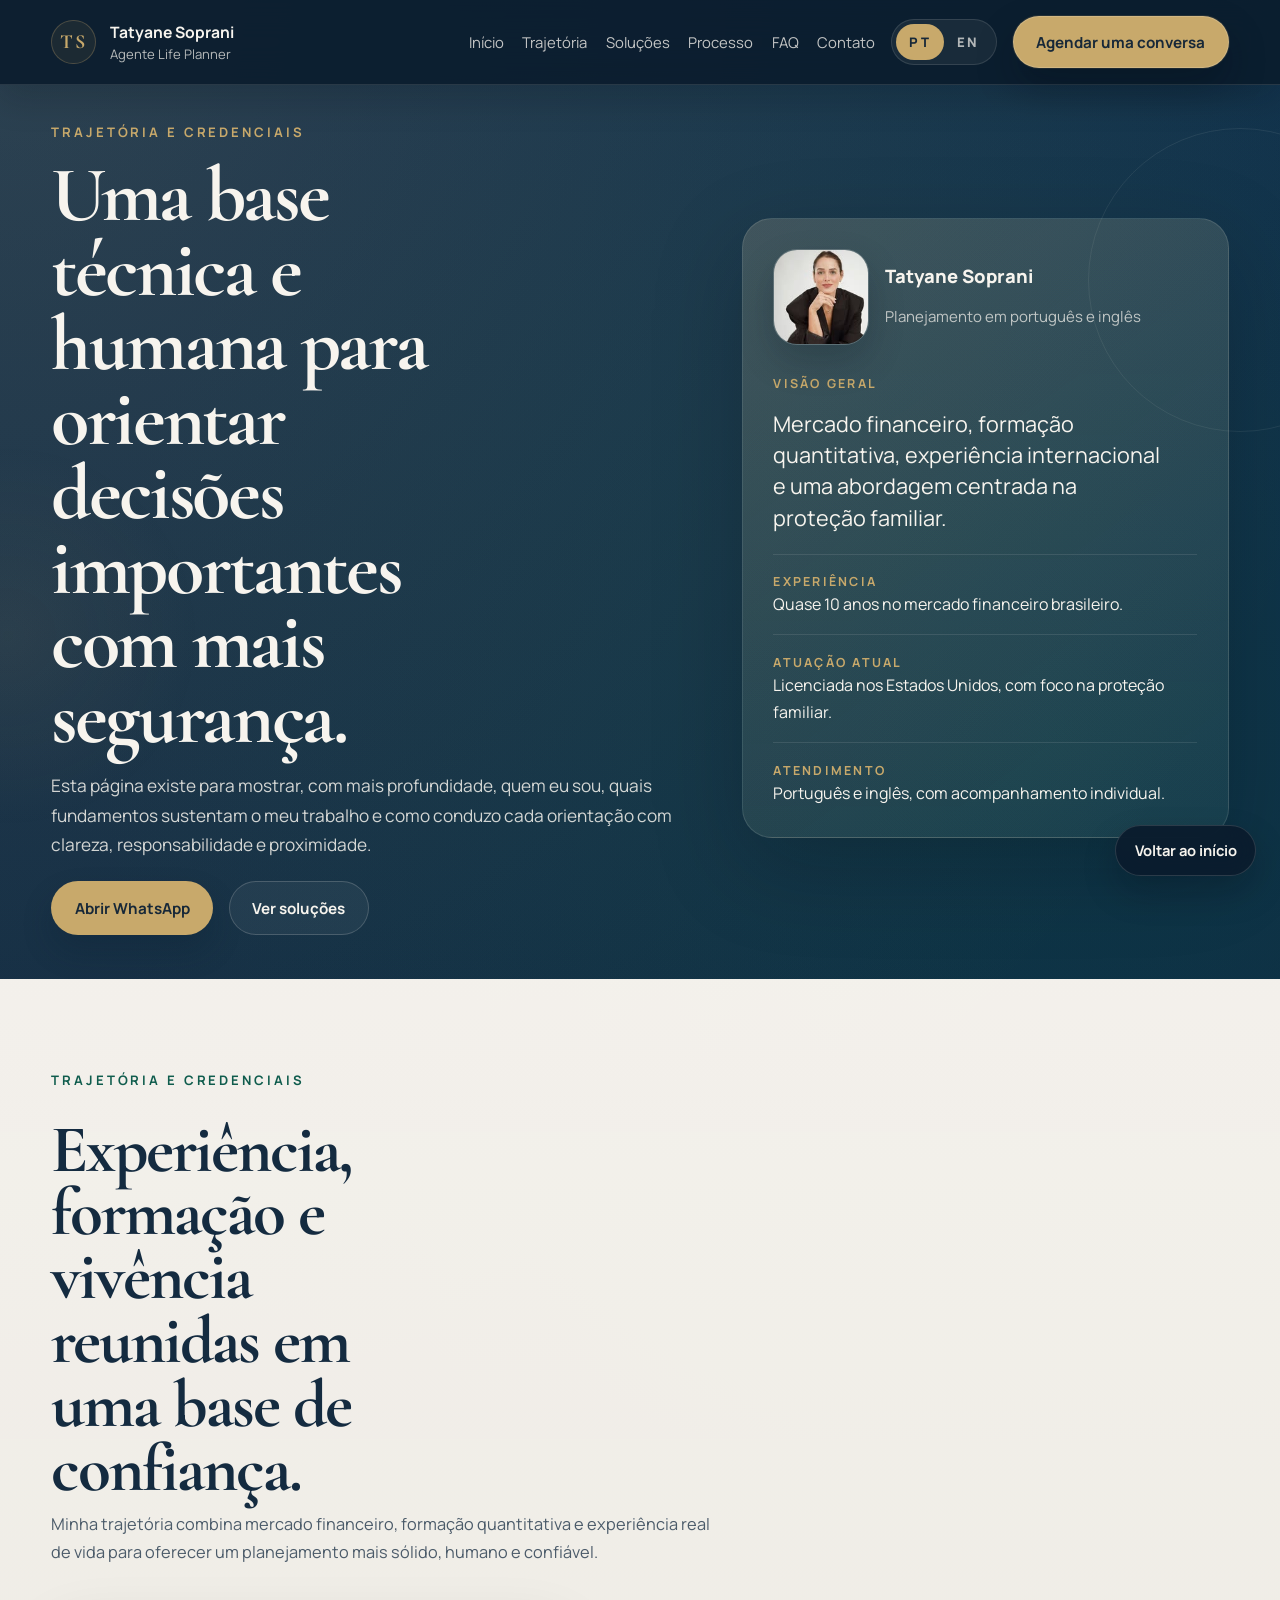
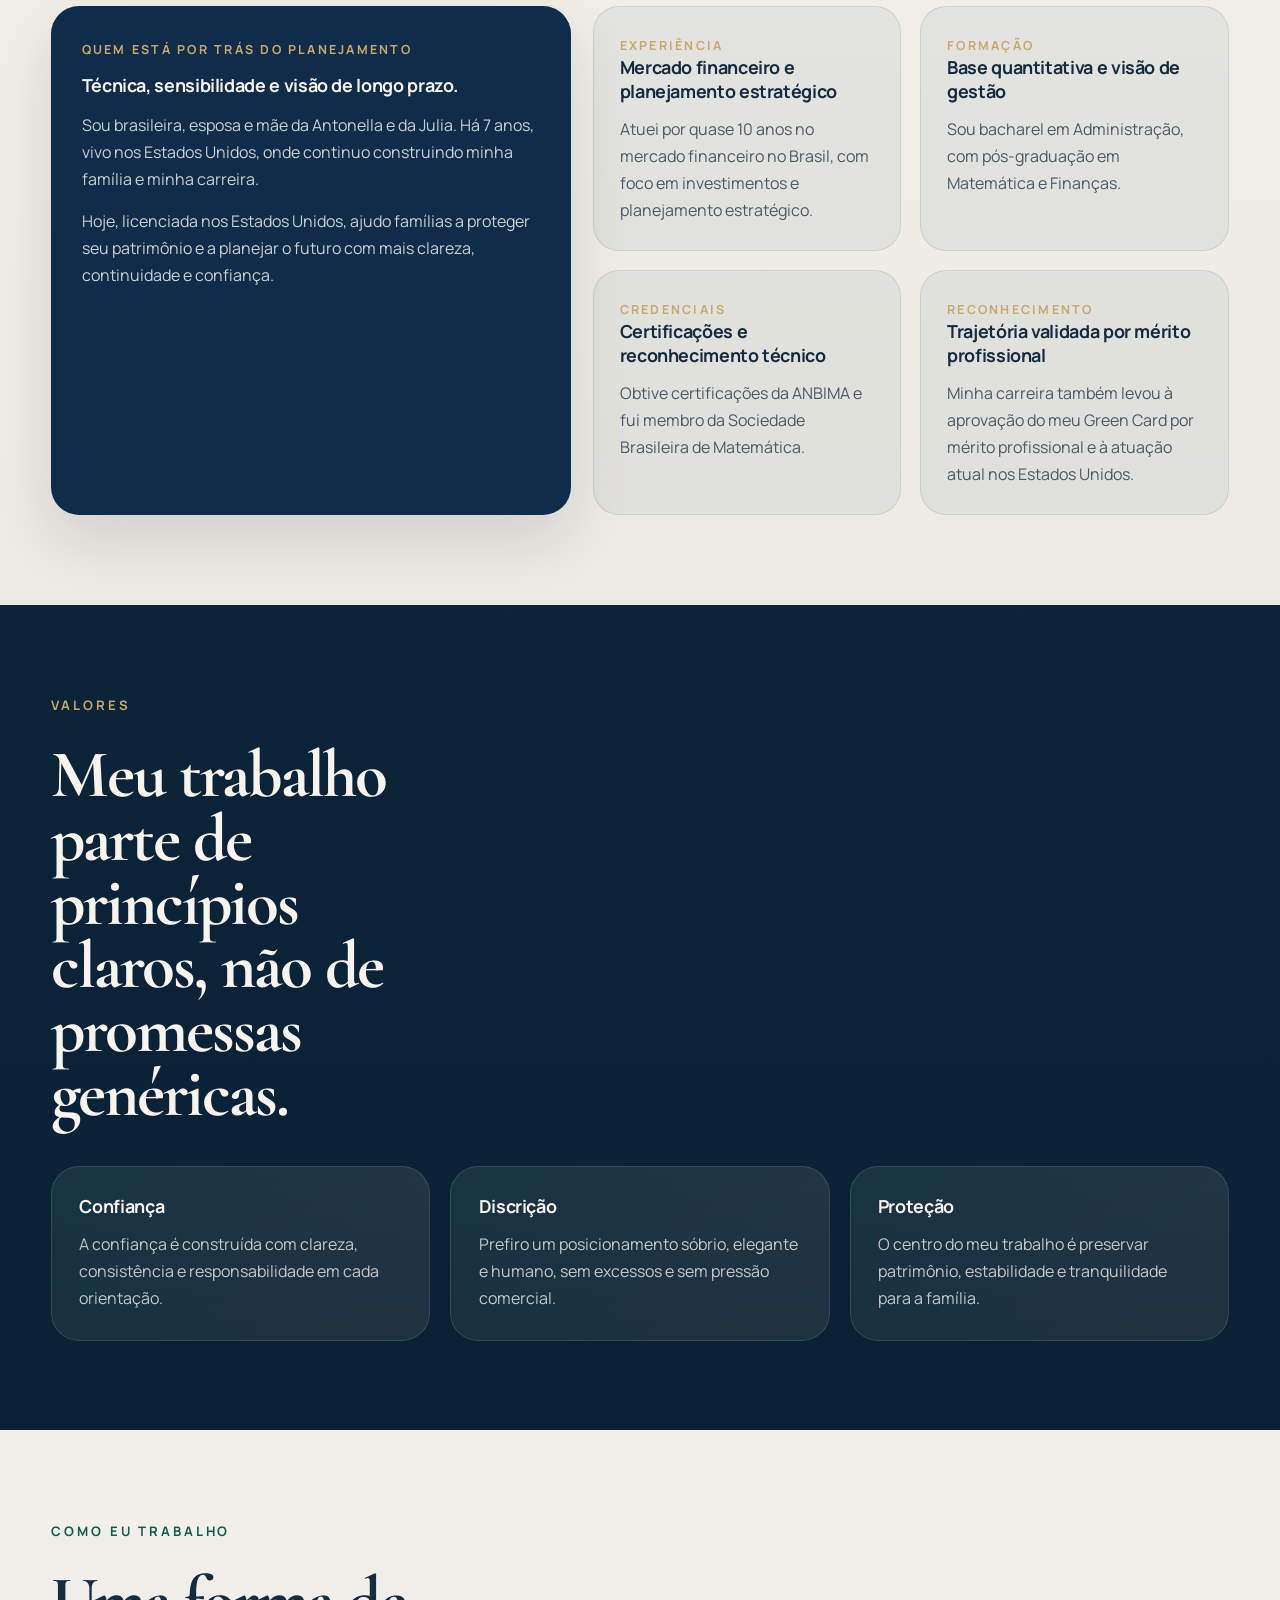
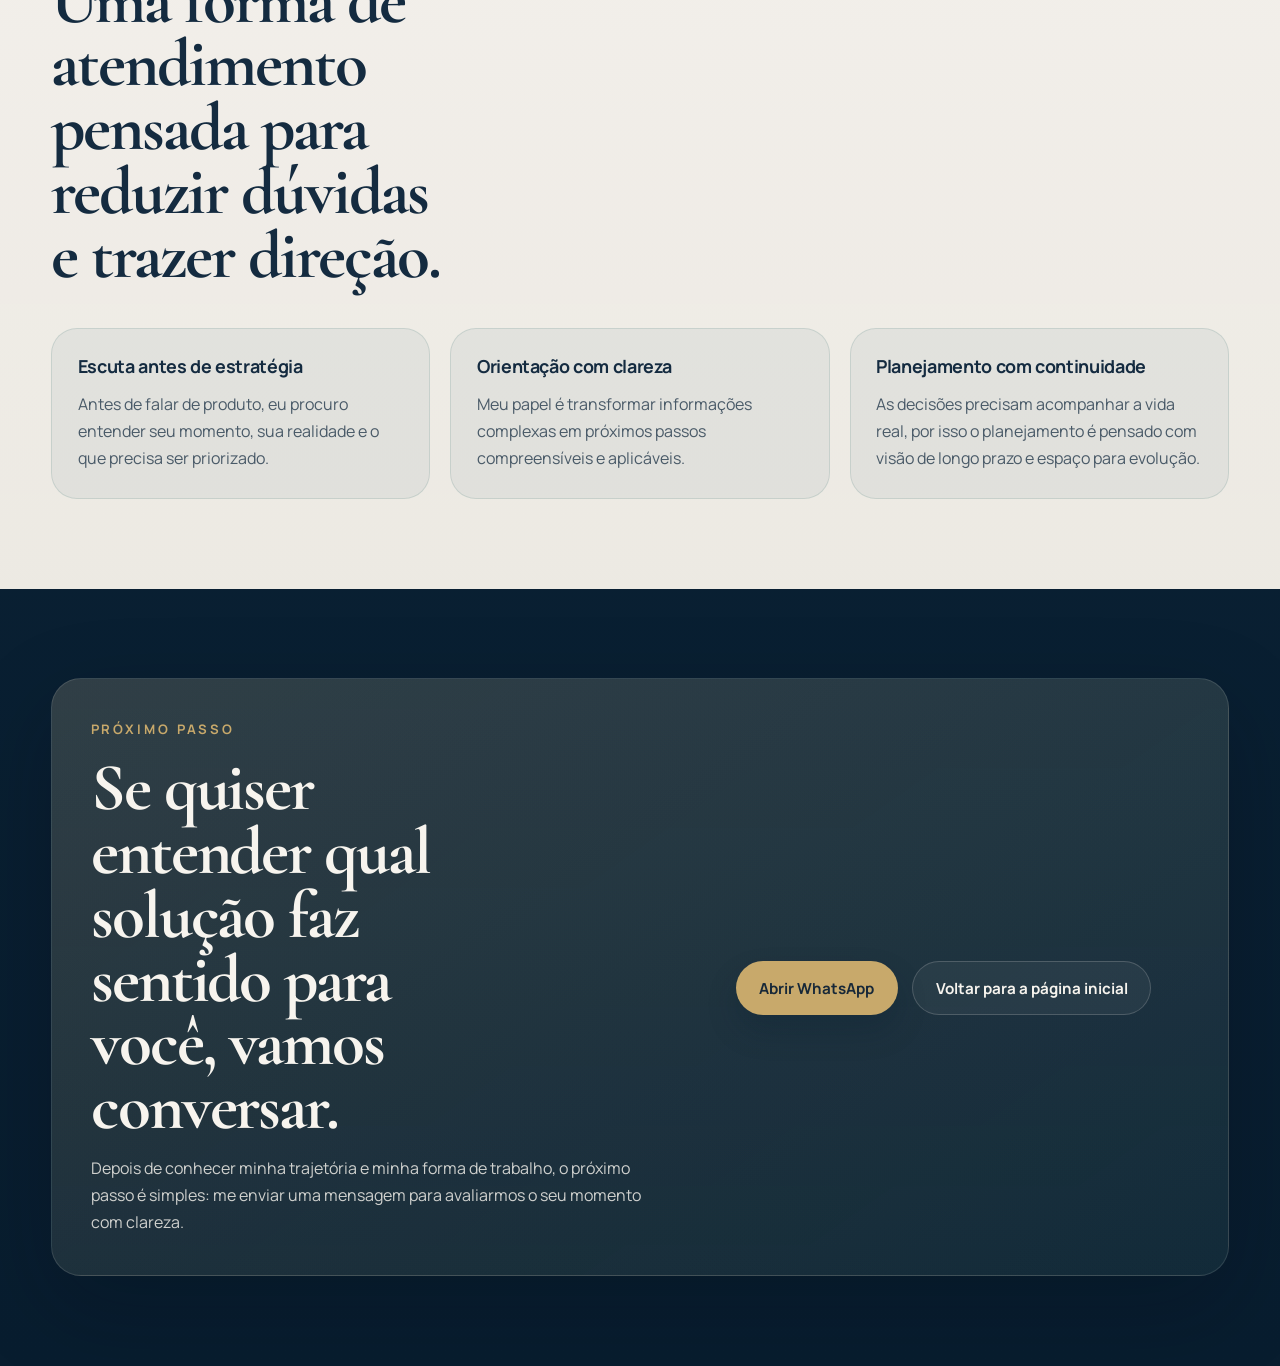
==== trajetoria.html @ ba7d8066 "first_commit" ====
<!DOCTYPE html>
<html lang="pt-BR">
  <head>
    <meta charset="UTF-8" />
    <meta name="viewport" content="width=device-width, initial-scale=1.0" />
    <title data-i18n="about.meta.title">Tatyane Soprani | Trajetória e Credenciais</title>
    <meta
      name="description"
      content="Conheça a trajetória, as credenciais, os valores e a forma de trabalho de Tatyane Soprani."
      data-i18n="about.meta.description"
      data-i18n-attr="content"
    />
    <link rel="preconnect" href="https://fonts.googleapis.com" />
    <link rel="preconnect" href="https://fonts.gstatic.com" crossorigin />
    <link
      href="https://fonts.googleapis.com/css2?family=Cormorant+Garamond:wght@500;600;700&family=Manrope:wght@400;500;600;700;800&display=swap"
      rel="stylesheet"
    />
    <link rel="stylesheet" href="styles.css" />
  </head>
  <body data-language="pt">
    <a
      class="floating-back-button"
      href="index.html"
      data-i18n="about.floatingBack"
      aria-label="Voltar para a página inicial"
      data-i18n-attr="aria-label"
      >Voltar ao início</a
    >
    <div class="page-shell">
      <header class="site-header">
        <a
          class="brand"
          href="index.html"
          aria-label="Voltar ao topo"
          data-i18n="brand.homeAria"
          data-i18n-attr="aria-label"
        >
          <span class="brand-mark">TS</span>
          <span class="brand-copy">
            <strong>Tatyane Soprani</strong>
            <span data-i18n="brand.role">Agente Life Planner</span>
          </span>
        </a>

        <div class="site-controls">
          <nav
            class="site-nav"
            aria-label="Navegação principal"
            data-i18n="nav.aria"
            data-i18n-attr="aria-label"
          >
            <a href="index.html" data-i18n="nav.home">Início</a>
            <a href="trajetoria.html" data-i18n="nav.story">Trajetória</a>
            <a href="index.html#solucoes" data-i18n="nav.solutions">Soluções</a>
            <a href="index.html#processo" data-i18n="nav.process">Processo</a>
            <a href="index.html#faq" data-i18n="nav.faq">FAQ</a>
            <a href="index.html#contato" data-i18n="nav.contact">Contato</a>
          </nav>

          <div class="site-actions">
            <div
              class="language-switcher"
              aria-label="Alternar idioma"
              data-i18n="lang.switchAria"
              data-i18n-attr="aria-label"
            >
              <button
                class="lang-button is-active"
                type="button"
                data-language="pt"
                aria-pressed="true"
              >
                PT
              </button>
              <button
                class="lang-button"
                type="button"
                data-language="en"
                aria-pressed="false"
              >
                EN
              </button>
            </div>

            <a
              class="button button-primary header-cta"
              href="https://api.whatsapp.com/send?phone=14072536557"
              target="_blank"
              rel="noreferrer"
              data-i18n="header.cta"
              >Agendar uma conversa</a
            >
          </div>
        </div>
      </header>

      <main>
        <section class="detail-hero section" data-reveal>
          <div>
            <p class="eyebrow" data-i18n="about.hero.eyebrow">Trajetória e credenciais</p>
            <h1 data-i18n="about.hero.title">
              Uma base técnica e humana para orientar decisões importantes com
              mais segurança.
            </h1>
            <p class="lead" data-i18n="about.hero.lead">
              Esta página existe para mostrar, com mais profundidade, quem eu
              sou, quais fundamentos sustentam o meu trabalho e como conduzo
              cada orientação com clareza, responsabilidade e proximidade.
            </p>

            <div class="hero-actions">
              <a
                class="button button-primary"
                href="https://api.whatsapp.com/send?phone=14072536557"
                target="_blank"
                rel="noreferrer"
                data-i18n="about.hero.ctaPrimary"
                >Abrir WhatsApp</a
              >
              <a class="button button-secondary" href="index.html#solucoes" data-i18n="about.hero.ctaSecondary"
                >Ver soluções</a
              >
            </div>
          </div>

          <aside class="detail-card panel">
            <div class="profile-header">
              <img
                class="profile-photo"
                src="assets/tatyane-soprani-portrait.jpg"
                alt="Retrato de Tatyane Soprani"
                data-i18n="hero.profileAlt"
                data-i18n-attr="alt"
              />
              <div class="profile-identity">
                <p class="profile-name">Tatyane Soprani</p>
                <p class="profile-role" data-i18n="hero.profileRole">
                  Planejamento em português e inglês
                </p>
              </div>
            </div>

            <p class="panel-label" data-i18n="about.hero.cardLabel">Visão geral</p>
            <p class="statement" data-i18n="about.hero.cardBody">
              Mercado financeiro, formação quantitativa, experiência
              internacional e uma abordagem centrada na proteção familiar.
            </p>

            <div class="detail-quickfacts">
              <div>
                <span class="meta-label" data-i18n="about.hero.fact1Label">Experiência</span>
                <p data-i18n="about.hero.fact1Value">
                  Quase 10 anos no mercado financeiro brasileiro.
                </p>
              </div>
              <div>
                <span class="meta-label" data-i18n="about.hero.fact2Label">Atuação atual</span>
                <p data-i18n="about.hero.fact2Value">
                  Licenciada nos Estados Unidos, com foco na proteção familiar.
                </p>
              </div>
              <div>
                <span class="meta-label" data-i18n="about.hero.fact3Label">Atendimento</span>
                <p data-i18n="about.hero.fact3Value">
                  Português e inglês, com acompanhamento individual.
                </p>
              </div>
            </div>
          </aside>
        </section>

        <section class="background section section-light" data-reveal>
          <div class="section-heading">
            <p class="eyebrow eyebrow-dark" data-i18n="background.eyebrow">
              Trajetória e credenciais
            </p>
            <h2 data-i18n="background.title">
              Experiência, formação e vivência reunidas em uma base de confiança.
            </h2>
            <p class="section-intro" data-i18n="background.lead">
              Minha trajetória combina mercado financeiro, formação quantitativa
              e experiência real de vida para oferecer um planejamento mais
              sólido, humano e confiável.
            </p>
          </div>

          <div class="background-layout">
            <article class="background-feature">
              <span class="proof-kicker" data-i18n="background.featureKicker"
                >Quem está por trás do planejamento</span
              >
              <h3 data-i18n="background.featureTitle">
                Técnica, sensibilidade e visão de longo prazo.
              </h3>
              <p data-i18n="background.featureBody1">
                Sou brasileira, esposa e mãe da Antonella e da Julia. Há 7
                anos, vivo nos Estados Unidos, onde continuo construindo minha
                família e minha carreira.
              </p>
              <p data-i18n="background.featureBody2">
                Hoje, licenciada nos Estados Unidos, ajudo famílias a proteger
                seu patrimônio e a planejar o futuro com mais clareza,
                continuidade e confiança.
              </p>
            </article>

            <div class="background-grid">
              <article class="background-card">
                <span class="proof-kicker" data-i18n="background.card1Kicker"
                  >Experiência</span
                >
                <h3 data-i18n="background.card1Title">
                  Mercado financeiro e planejamento estratégico
                </h3>
                <p data-i18n="background.card1Body">
                  Atuei por quase 10 anos no mercado financeiro no Brasil, com
                  foco em investimentos e planejamento estratégico.
                </p>
              </article>

              <article class="background-card">
                <span class="proof-kicker" data-i18n="background.card2Kicker"
                  >Formação</span
                >
                <h3 data-i18n="background.card2Title">
                  Base quantitativa e visão de gestão
                </h3>
                <p data-i18n="background.card2Body">
                  Sou bacharel em Administração, com pós-graduação em Matemática
                  e Finanças.
                </p>
              </article>

              <article class="background-card">
                <span class="proof-kicker" data-i18n="background.card3Kicker"
                  >Credenciais</span
                >
                <h3 data-i18n="background.card3Title">
                  Certificações e reconhecimento técnico
                </h3>
                <p data-i18n="background.card3Body">
                  Obtive certificações da ANBIMA e fui membro da Sociedade
                  Brasileira de Matemática.
                </p>
              </article>

              <article class="background-card">
                <span class="proof-kicker" data-i18n="background.card4Kicker"
                  >Reconhecimento</span
                >
                <h3 data-i18n="background.card4Title">
                  Trajetória validada por mérito profissional
                </h3>
                <p data-i18n="background.card4Body">
                  Minha carreira também levou à aprovação do meu Green Card por
                  mérito profissional e à atuação atual nos Estados Unidos.
                </p>
              </article>
            </div>
          </div>
        </section>

        <section class="section" data-reveal>
          <div class="section-heading">
            <p class="eyebrow" data-i18n="about.values.eyebrow">Valores</p>
            <h2 data-i18n="about.values.title">
              Meu trabalho parte de princípios claros, não de promessas genéricas.
            </h2>
          </div>

          <div class="values-grid">
            <article class="value-detail-card">
              <h3 data-i18n="about.values.card1Title">Confiança</h3>
              <p data-i18n="about.values.card1Body">
                A confiança é construída com clareza, consistência e
                responsabilidade em cada orientação.
              </p>
            </article>

            <article class="value-detail-card">
              <h3 data-i18n="about.values.card2Title">Discrição</h3>
              <p data-i18n="about.values.card2Body">
                Prefiro um posicionamento sóbrio, elegante e humano, sem
                excessos e sem pressão comercial.
              </p>
            </article>

            <article class="value-detail-card">
              <h3 data-i18n="about.values.card3Title">Proteção</h3>
              <p data-i18n="about.values.card3Body">
                O centro do meu trabalho é preservar patrimônio, estabilidade e
                tranquilidade para a família.
              </p>
            </article>
          </div>
        </section>

        <section class="section section-light" data-reveal>
          <div class="section-heading">
            <p class="eyebrow eyebrow-dark" data-i18n="about.work.eyebrow">
              Como eu trabalho
            </p>
            <h2 data-i18n="about.work.title">
              Uma forma de atendimento pensada para reduzir dúvidas e trazer direção.
            </h2>
          </div>

          <div class="work-grid">
            <article class="work-card">
              <h3 data-i18n="about.work.card1Title">Escuta antes de estratégia</h3>
              <p data-i18n="about.work.card1Body">
                Antes de falar de produto, eu procuro entender seu momento, sua
                realidade e o que precisa ser priorizado.
              </p>
            </article>

            <article class="work-card">
              <h3 data-i18n="about.work.card2Title">Orientação com clareza</h3>
              <p data-i18n="about.work.card2Body">
                Meu papel é transformar informações complexas em próximos passos
                compreensíveis e aplicáveis.
              </p>
            </article>

            <article class="work-card">
              <h3 data-i18n="about.work.card3Title">Planejamento com continuidade</h3>
              <p data-i18n="about.work.card3Body">
                As decisões precisam acompanhar a vida real, por isso o
                planejamento é pensado com visão de longo prazo e espaço para
                evolução.
              </p>
            </article>
          </div>
        </section>

        <section class="contact section" data-reveal>
          <div class="contact-panel panel">
            <div>
              <p class="eyebrow" data-i18n="about.cta.eyebrow">Próximo passo</p>
              <h2 data-i18n="about.cta.title">
                Se quiser entender qual solução faz sentido para você, vamos conversar.
              </h2>
              <p class="contact-body" data-i18n="about.cta.body">
                Depois de conhecer minha trajetória e minha forma de trabalho, o
                próximo passo é simples: me enviar uma mensagem para avaliarmos
                o seu momento com clareza.
              </p>
            </div>

            <div class="contact-actions">
              <a
                class="button button-primary"
                href="https://api.whatsapp.com/send?phone=14072536557"
                target="_blank"
                rel="noreferrer"
                data-i18n="about.cta.primary"
                >Abrir WhatsApp</a
              >
              <a
                class="button button-secondary"
                href="index.html"
                data-i18n="about.cta.secondary"
                >Voltar para a página inicial</a
              >
            </div>
          </div>
        </section>
      </main>
    </div>

    <script src="script.js"></script>
  </body>
</html>
---- styles.css ----
:root {
  --navy: #0f2d4a;
  --navy-deep: #091e31;
  --emerald: #0f5c4d;
  --champagne: #c8a96b;
  --ivory: #f7f4ee;
  --ink: #142b40;
  --line: rgba(200, 169, 107, 0.28);
  --mist: rgba(247, 244, 238, 0.08);
  --shadow: 0 30px 90px rgba(4, 11, 18, 0.22);
}

*,
*::before,
*::after {
  box-sizing: border-box;
}

html {
  scroll-behavior: smooth;
}

body {
  margin: 0;
  min-height: 100vh;
  font-family: "Manrope", sans-serif;
  color: var(--ivory);
  background:
    radial-gradient(circle at top left, rgba(200, 169, 107, 0.16), transparent 30%),
    radial-gradient(circle at 82% 16%, rgba(15, 92, 77, 0.24), transparent 24%),
    linear-gradient(180deg, #102f4d 0%, #0b2438 48%, #081d2f 100%);
}

a {
  color: inherit;
  text-decoration: none;
}

img {
  display: block;
  max-width: 100%;
}

button {
  font: inherit;
}

.floating-back-button {
  position: fixed;
  right: clamp(1rem, 2vw, 1.5rem);
  bottom: clamp(1rem, 2vw, 1.5rem);
  z-index: 45;
  display: inline-flex;
  align-items: center;
  justify-content: center;
  min-height: 3.2rem;
  padding: 0.85rem 1.15rem;
  border-radius: 999px;
  background: rgba(10, 28, 45, 0.92);
  border: 1px solid rgba(247, 244, 238, 0.14);
  box-shadow: 0 16px 34px rgba(4, 11, 18, 0.22);
  color: var(--ivory);
  font-size: 0.92rem;
  font-weight: 700;
  backdrop-filter: blur(14px);
  transition:
    transform 180ms ease,
    background-color 180ms ease,
    border-color 180ms ease;
}

.floating-back-button:hover,
.floating-back-button:focus-visible {
  transform: translateY(-2px);
  border-color: rgba(200, 169, 107, 0.42);
  background: rgba(10, 28, 45, 0.97);
}

.floating-top-button {
  position: fixed;
  right: clamp(1rem, 2vw, 1.5rem);
  bottom: clamp(1rem, 2vw, 1.5rem);
  z-index: 45;
  display: inline-flex;
  align-items: center;
  justify-content: center;
  min-height: 3.2rem;
  padding: 0.85rem 1.15rem;
  border-radius: 999px;
  background: rgba(200, 169, 107, 0.94);
  border: 1px solid rgba(15, 45, 74, 0.12);
  box-shadow: 0 16px 34px rgba(4, 11, 18, 0.22);
  color: #172838;
  font-size: 0.92rem;
  font-weight: 700;
  backdrop-filter: blur(14px);
  opacity: 0;
  visibility: hidden;
  pointer-events: none;
  transform: translateY(12px);
  transition:
    opacity 180ms ease,
    visibility 0ms linear 180ms,
    transform 180ms ease,
    background-color 180ms ease,
    border-color 180ms ease;
}

.floating-top-button.is-visible {
  opacity: 1;
  visibility: visible;
  pointer-events: auto;
  transform: translateY(0);
  transition:
    opacity 180ms ease,
    transform 180ms ease,
    background-color 180ms ease,
    border-color 180ms ease;
}

.floating-top-button:hover,
.floating-top-button:focus-visible {
  transform: translateY(-2px);
  border-color: rgba(15, 45, 74, 0.26);
  background: rgba(200, 169, 107, 1);
}

.page-shell {
  position: relative;
  overflow: clip;
}

.page-shell::before,
.page-shell::after {
  content: "";
  position: fixed;
  pointer-events: none;
  z-index: 0;
}

.page-shell::before {
  top: 8rem;
  right: -7rem;
  width: 19rem;
  height: 19rem;
  border-radius: 999px;
  border: 1px solid rgba(247, 244, 238, 0.08);
}

.page-shell::after {
  left: -12rem;
  bottom: 4rem;
  width: 25rem;
  height: 25rem;
  border-radius: 50%;
  background: radial-gradient(circle, rgba(200, 169, 107, 0.07), transparent 68%);
}

.site-header {
  position: sticky;
  top: 0;
  z-index: 40;
  display: flex;
  align-items: center;
  justify-content: space-between;
  gap: 1.5rem;
  padding: 1rem clamp(1.25rem, 4vw, 3.5rem);
  backdrop-filter: blur(18px);
  background: rgba(10, 28, 45, 0.9);
  border-bottom: 1px solid rgba(247, 244, 238, 0.12);
  box-shadow: 0 14px 34px rgba(4, 11, 18, 0.18);
  isolation: isolate;
}

main {
  position: relative;
  z-index: 1;
}

.brand {
  display: inline-flex;
  align-items: center;
  gap: 0.85rem;
}

.brand-mark {
  display: grid;
  place-items: center;
  width: 2.8rem;
  height: 2.8rem;
  border-radius: 999px;
  border: 1px solid var(--line);
  background: rgba(200, 169, 107, 0.08);
  color: var(--champagne);
  font-family: "Cormorant Garamond", serif;
  font-size: 1.25rem;
  font-weight: 700;
  letter-spacing: 0.08em;
}

.brand-copy {
  display: grid;
  gap: 0.1rem;
}

.brand-copy strong {
  font-size: 0.98rem;
  font-weight: 700;
}

.brand-copy span {
  color: rgba(247, 244, 238, 0.72);
  font-size: 0.82rem;
}

.site-controls,
.site-actions {
  display: inline-flex;
  align-items: center;
  gap: 1rem;
}

.site-nav {
  display: inline-flex;
  align-items: center;
  gap: 1.15rem;
  color: rgba(247, 244, 238, 0.78);
  font-size: 0.93rem;
}

.site-nav a {
  transition: color 180ms ease;
}

.site-nav a:hover,
.site-nav a:focus-visible {
  color: var(--champagne);
}

.language-switcher {
  display: inline-flex;
  align-items: center;
  padding: 0.25rem;
  border: 1px solid rgba(247, 244, 238, 0.12);
  border-radius: 999px;
  background: rgba(247, 244, 238, 0.06);
}

.lang-button {
  min-width: 3rem;
  padding: 0.58rem 0.78rem;
  border: 0;
  border-radius: 999px;
  background: transparent;
  color: rgba(247, 244, 238, 0.7);
  font-size: 0.82rem;
  font-weight: 800;
  letter-spacing: 0.16em;
  text-transform: uppercase;
  cursor: pointer;
  transition:
    color 180ms ease,
    background-color 180ms ease,
    transform 180ms ease;
}

.lang-button:hover,
.lang-button:focus-visible {
  color: var(--champagne);
}

.lang-button.is-active {
  background: var(--champagne);
  color: #172838;
}

.section {
  padding: clamp(3.5rem, 7vw, 6.5rem) clamp(1.25rem, 4vw, 3.5rem);
}

.section-light {
  background: linear-gradient(180deg, rgba(247, 244, 238, 0.985), rgba(244, 240, 233, 0.97));
  color: var(--ink);
}

.hero {
  display: grid;
  grid-template-columns: minmax(0, 1.2fr) minmax(19rem, 0.9fr);
  gap: clamp(2rem, 5vw, 4rem);
  align-items: center;
  min-height: calc(100svh - 5.25rem);
  padding-top: clamp(2rem, 5vh, 4rem);
  padding-bottom: clamp(2.5rem, 6vh, 4.5rem);
}

.eyebrow {
  margin: 0 0 1rem;
  color: var(--champagne);
  font-size: 0.82rem;
  font-weight: 700;
  letter-spacing: 0.22em;
  text-transform: uppercase;
}

.eyebrow-dark {
  color: var(--emerald);
}

h1,
h2,
h3 {
  margin: 0;
}

h1,
h2 {
  font-family: "Cormorant Garamond", serif;
  line-height: 0.95;
  letter-spacing: -0.03em;
}

h1 {
  max-width: 10.5ch;
  font-size: clamp(3rem, 6vw + 1rem, 6.2rem);
}

h2 {
  max-width: 13ch;
  font-size: clamp(2.3rem, 4vw + 1rem, 4.3rem);
}

h3 {
  font-size: 1.12rem;
  font-weight: 700;
  letter-spacing: -0.02em;
}

p {
  margin: 0;
  line-height: 1.7;
}

.lead {
  max-width: 40rem;
  margin-top: 1.35rem;
  color: rgba(247, 244, 238, 0.84);
  font-size: clamp(0.98rem, 0.55vw + 0.82rem, 1.08rem);
}

.hero-benefits {
  display: flex;
  flex-wrap: wrap;
  gap: 0.75rem;
  margin-top: 1.7rem;
}

.benefit-badge {
  display: inline-flex;
  align-items: center;
  min-height: 2.45rem;
  padding: 0.55rem 0.95rem;
  border-radius: 999px;
  background: rgba(247, 244, 238, 0.08);
  border: 1px solid rgba(247, 244, 238, 0.1);
  color: rgba(247, 244, 238, 0.9);
  font-size: 0.9rem;
  font-weight: 600;
}

.hero-actions,
.contact-actions {
  display: flex;
  flex-wrap: wrap;
  gap: 1rem;
  margin-top: 2rem;
}

.hero-actions-primary {
  align-items: center;
  margin-top: 0;
}

.scroll-cue {
  grid-column: 1 / -1;
  justify-self: center;
  display: inline-grid;
  justify-items: center;
  gap: 0.55rem;
  margin-top: 0.35rem;
  color: rgba(247, 244, 238, 0.72);
  font-size: 0.82rem;
  font-weight: 700;
  letter-spacing: 0.18em;
  text-transform: uppercase;
  transition: color 180ms ease, transform 180ms ease;
}

.scroll-cue:hover,
.scroll-cue:focus-visible {
  color: var(--champagne);
  transform: translateY(-2px);
}

.scroll-cue-arrow {
  width: 0.95rem;
  height: 0.95rem;
  border-right: 1.5px solid currentColor;
  border-bottom: 1.5px solid currentColor;
  transform: rotate(45deg);
  opacity: 0.9;
  animation: scroll-cue-float 1.8s ease-in-out infinite;
}

@keyframes scroll-cue-float {
  0%,
  100% {
    transform: translateY(0) rotate(45deg);
    opacity: 0.72;
  }

  50% {
    transform: translateY(6px) rotate(45deg);
    opacity: 1;
  }
}

.button {
  display: inline-flex;
  align-items: center;
  justify-content: center;
  min-height: 3.4rem;
  padding: 0.9rem 1.4rem;
  border-radius: 999px;
  border: 1px solid transparent;
  font-size: 0.95rem;
  font-weight: 700;
  transition:
    transform 180ms ease,
    border-color 180ms ease,
    background-color 180ms ease,
    color 180ms ease;
}

.button:hover,
.button:focus-visible {
  transform: translateY(-2px);
}

.button-primary {
  background: var(--champagne);
  color: #172838;
  box-shadow: 0 16px 30px rgba(10, 28, 45, 0.24);
}

.button-secondary {
  border-color: rgba(247, 244, 238, 0.18);
  background: rgba(247, 244, 238, 0.05);
  color: var(--ivory);
}

.header-cta {
  min-height: 3.25rem;
  padding-inline: 1.4rem;
  border: 1px solid rgba(247, 244, 238, 0.18);
  box-shadow:
    0 18px 38px rgba(4, 11, 18, 0.28),
    0 0 0 1px rgba(200, 169, 107, 0.14);
  white-space: nowrap;
}

.panel {
  position: relative;
  border: 1px solid rgba(247, 244, 238, 0.12);
  border-radius: 30px;
  background:
    linear-gradient(180deg, rgba(247, 244, 238, 0.08), rgba(247, 244, 238, 0.04)),
    linear-gradient(145deg, rgba(200, 169, 107, 0.12), rgba(15, 92, 77, 0.08));
  box-shadow: var(--shadow);
}

.hero-aside {
  padding: 2rem;
}

.profile-header,
.proof-card,
.story-card,
.service-card,
.faq-item,
.contact-panel {
  position: relative;
  z-index: 1;
}

.profile-header {
  display: flex;
  align-items: center;
  gap: 1rem;
  margin-bottom: 1.6rem;
}

.profile-photo {
  width: 6rem;
  height: 6rem;
  flex: 0 0 6rem;
  border-radius: 24px;
  object-fit: cover;
  border: 1px solid rgba(247, 244, 238, 0.18);
  box-shadow: 0 16px 36px rgba(4, 11, 18, 0.2);
}

.profile-identity {
  display: grid;
  gap: 0.2rem;
}

.profile-link {
  border-radius: 24px;
  padding: 0.45rem;
  margin: -0.45rem -0.45rem 1.15rem;
  transition:
    transform 180ms ease,
    background-color 180ms ease;
}

.profile-link:hover,
.profile-link:focus-visible {
  background: rgba(247, 244, 238, 0.08);
  transform: translateY(-2px);
}

.profile-name {
  font-size: 1.15rem;
  font-weight: 800;
  line-height: 1.2;
}

.profile-role {
  color: rgba(247, 244, 238, 0.72);
  font-size: 0.94rem;
}

.profile-link-label {
  margin-left: auto;
  color: var(--champagne);
  font-size: 0.88rem;
  font-weight: 700;
}

.hero-cta-frame {
  display: grid;
  gap: 0.9rem;
  max-width: 35rem;
  margin-top: 2rem;
  padding: 1.1rem 1.15rem 1.2rem;
  border-color: rgba(200, 169, 107, 0.24);
  background:
    linear-gradient(180deg, rgba(247, 244, 238, 0.1), rgba(247, 244, 238, 0.05)),
    linear-gradient(135deg, rgba(200, 169, 107, 0.18), rgba(15, 92, 77, 0.12));
  box-shadow:
    0 26px 54px rgba(4, 11, 18, 0.28),
    0 0 0 1px rgba(200, 169, 107, 0.1);
}

.hero-cta-label {
  color: var(--champagne);
  font-size: 0.78rem;
  font-weight: 800;
  letter-spacing: 0.22em;
  text-transform: uppercase;
}

.button-conversion {
  min-height: 4rem;
  padding-inline: 1.7rem;
  font-size: 1rem;
  font-weight: 800;
  border: 1px solid rgba(247, 244, 238, 0.2);
  background: linear-gradient(135deg, #dec18a 0%, #c8a96b 55%, #b99557 100%);
  box-shadow:
    0 24px 44px rgba(4, 11, 18, 0.34),
    0 0 0 1px rgba(200, 169, 107, 0.18);
}

.button-conversion:hover,
.button-conversion:focus-visible {
  transform: translateY(-3px) scale(1.01);
}

.hero-secondary-link {
  color: rgba(247, 244, 238, 0.88);
  font-size: 0.95rem;
  font-weight: 700;
  text-decoration: underline;
  text-decoration-color: rgba(200, 169, 107, 0.56);
  text-underline-offset: 0.22rem;
  transition:
    color 180ms ease,
    text-decoration-color 180ms ease;
}

.hero-secondary-link:hover,
.hero-secondary-link:focus-visible {
  color: var(--champagne);
  text-decoration-color: var(--champagne);
}

.hero-cta-note {
  max-width: 31rem;
  color: rgba(247, 244, 238, 0.74);
  font-size: 0.92rem;
  line-height: 1.55;
}

.hero-aside::before {
  content: attr(data-word);
  position: absolute;
  right: 1.5rem;
  bottom: 0.75rem;
  color: rgba(247, 244, 238, 0.05);
  font-family: "Cormorant Garamond", serif;
  font-size: clamp(4rem, 12vw, 7rem);
  line-height: 1;
}

.panel-label,
.meta-label,
.proof-kicker {
  display: inline-block;
  color: var(--champagne);
  font-size: 0.78rem;
  font-weight: 700;
  letter-spacing: 0.18em;
  text-transform: uppercase;
}

.statement {
  max-width: 25rem;
  margin-top: 1rem;
  font-size: clamp(1.12rem, 1vw + 0.85rem, 1.35rem);
  line-height: 1.45;
}

.credential-list {
  display: grid;
  gap: 1.25rem;
  margin-top: 2rem;
}

.credential-list p {
  margin-top: 0.35rem;
  max-width: 22rem;
  color: rgba(247, 244, 238, 0.84);
}

.section-heading {
  display: grid;
  gap: 0.65rem;
}

.proof-heading h2,
.faq .section-heading h2,
.contact h2 {
  max-width: 12ch;
}

.section-intro {
  max-width: 42rem;
  color: rgba(20, 43, 64, 0.75);
  font-size: 1.02rem;
}

.solutions-intro {
  max-width: 44rem;
  color: rgba(247, 244, 238, 0.78);
  font-size: 1.02rem;
}

.proof-card {
  padding: 1.6rem;
  border-radius: 26px;
  background: rgba(15, 45, 74, 0.05);
  border: 1px solid rgba(15, 92, 77, 0.12);
}

.proof-card p {
  margin-top: 0.85rem;
  color: rgba(20, 43, 64, 0.74);
}

.audience-grid {
  display: grid;
  grid-template-columns: repeat(3, minmax(0, 1fr));
  gap: 1.35rem;
  margin-top: 2.5rem;
}

.audience-card {
  padding: 1.7rem;
  border-radius: 28px;
  border: 1px solid rgba(247, 244, 238, 0.12);
  background:
    linear-gradient(180deg, rgba(247, 244, 238, 0.06), rgba(247, 244, 238, 0.03)),
    linear-gradient(145deg, rgba(15, 92, 77, 0.12), rgba(200, 169, 107, 0.08));
}

.audience-card p {
  margin-top: 0.8rem;
  color: rgba(247, 244, 238, 0.78);
}

.audience.section-light .audience-card {
  border: 1px solid rgba(15, 92, 77, 0.12);
  background: rgba(15, 45, 74, 0.05);
}

.audience.section-light .audience-card h3 {
  color: var(--navy);
}

.audience.section-light .audience-card p {
  color: rgba(20, 43, 64, 0.74);
}

.background-layout {
  display: grid;
  grid-template-columns: minmax(0, 0.9fr) minmax(0, 1.1fr);
  gap: 1.35rem;
  margin-top: 2.5rem;
}

.background-feature {
  padding: 1.9rem;
  border-radius: 28px;
  background: var(--navy);
  color: var(--ivory);
  box-shadow: 0 24px 60px rgba(10, 28, 45, 0.12);
}

.background-feature h3 {
  margin-top: 0.9rem;
}

.background-feature p {
  margin-top: 0.9rem;
  color: rgba(247, 244, 238, 0.82);
}

.background-grid {
  display: grid;
  grid-template-columns: repeat(2, minmax(0, 1fr));
  gap: 1.2rem;
}

.background-card {
  padding: 1.6rem;
  border-radius: 26px;
  background: rgba(15, 45, 74, 0.05);
  border: 1px solid rgba(15, 92, 77, 0.12);
}

.background-card p {
  margin-top: 0.8rem;
  color: rgba(20, 43, 64, 0.74);
}

.solutions-grid {
  display: grid;
  grid-template-columns: repeat(2, minmax(0, 1fr));
  gap: 1.35rem;
  margin-top: 2.5rem;
}

.solution-card {
  padding: 1.75rem;
}

.solution-name {
  margin-top: 0.9rem;
  font-family: "Cormorant Garamond", serif;
  font-size: clamp(2rem, 3vw, 2.8rem);
  line-height: 0.98;
}

.solution-body {
  margin-top: 0.9rem;
  color: rgba(247, 244, 238, 0.8);
}

.solution-tags,
.solutions-cta-actions {
  display: flex;
  flex-wrap: wrap;
  gap: 0.75rem;
}

.solution-tags {
  margin-top: 1.25rem;
}

.solution-tags span {
  display: inline-flex;
  align-items: center;
  min-height: 2.2rem;
  padding: 0.45rem 0.85rem;
  border-radius: 999px;
  background: rgba(247, 244, 238, 0.08);
  border: 1px solid rgba(247, 244, 238, 0.12);
  color: rgba(247, 244, 238, 0.9);
  font-size: 0.85rem;
  font-weight: 600;
}

.solutions-cta {
  display: grid;
  grid-template-columns: minmax(0, 1fr) auto;
  gap: 1.5rem;
  align-items: center;
  margin-top: 1.5rem;
  padding: 1.5rem 1.6rem;
}

.solutions-cta h3 {
  margin-top: 0.7rem;
  font-size: 1.35rem;
}

.solutions-cta p:last-child {
  margin-top: 0.8rem;
  color: rgba(247, 244, 238, 0.78);
}

.services-grid {
  display: grid;
  grid-template-columns: repeat(3, minmax(0, 1fr));
  gap: 1.35rem;
  margin-top: 2.5rem;
}

.service-card {
  padding: 1.8rem;
  border-radius: 26px;
  border: 1px solid rgba(247, 244, 238, 0.12);
  background: rgba(247, 244, 238, 0.05);
}

.service-card p {
  margin-top: 0.85rem;
  color: rgba(247, 244, 238, 0.78);
}

.services.section-light .service-card {
  background: rgba(15, 45, 74, 0.05);
  border: 1px solid rgba(15, 92, 77, 0.12);
}

.services.section-light .service-card h3 {
  color: var(--navy);
}

.services.section-light .service-card p {
  color: rgba(20, 43, 64, 0.74);
}

.process-strip {
  display: grid;
  grid-template-columns: repeat(3, minmax(0, 1fr));
  gap: 1rem;
  margin-top: 2rem;
  padding: 1rem;
  border-radius: 28px;
  background: linear-gradient(135deg, rgba(15, 92, 77, 0.16), rgba(200, 169, 107, 0.12));
  border: 1px solid rgba(247, 244, 238, 0.08);
}

.process-step {
  padding: 1rem;
}

.process-step span {
  color: var(--champagne);
  font-size: 0.82rem;
  font-weight: 800;
  letter-spacing: 0.2em;
}

.process-step p {
  margin-top: 0.8rem;
  color: rgba(247, 244, 238, 0.82);
}

.services.section-light .process-strip {
  background: linear-gradient(135deg, rgba(15, 92, 77, 0.08), rgba(200, 169, 107, 0.12));
  border: 1px solid rgba(15, 92, 77, 0.12);
}

.services.section-light .process-step span {
  color: var(--emerald);
}

.services.section-light .process-step p {
  color: rgba(20, 43, 64, 0.8);
}

.faq-grid {
  display: grid;
  gap: 1rem;
  margin-top: 2.5rem;
}

.faq-item {
  padding: 1.25rem 1.35rem;
  border-radius: 24px;
  background: rgba(15, 45, 74, 0.04);
  border: 1px solid rgba(15, 92, 77, 0.12);
}

.faq-item summary {
  cursor: pointer;
  list-style: none;
  font-weight: 700;
  color: var(--navy);
}

.faq-item summary::-webkit-details-marker {
  display: none;
}

.faq-item summary::after {
  content: "+";
  float: right;
  color: var(--emerald);
  font-size: 1.2rem;
  line-height: 1;
}

.faq-item[open] summary::after {
  content: "−";
}

.faq-item p {
  margin-top: 0.9rem;
  color: rgba(20, 43, 64, 0.78);
}

.faq .faq-item {
  background: rgba(247, 244, 238, 0.06);
  border: 1px solid rgba(247, 244, 238, 0.12);
}

.faq .faq-item summary {
  color: var(--ivory);
}

.faq .faq-item summary::after {
  color: var(--champagne);
}

.faq .faq-item p {
  color: rgba(247, 244, 238, 0.78);
}

.detail-hero {
  display: grid;
  grid-template-columns: minmax(0, 1.15fr) minmax(18rem, 0.85fr);
  gap: 2rem;
  align-items: center;
  min-height: calc(100svh - 5.25rem);
  padding-top: clamp(2rem, 5vh, 4rem);
  padding-bottom: clamp(2.5rem, 6vh, 4.5rem);
}

.detail-card {
  padding: 1.9rem;
}

.detail-card p + p {
  margin-top: 0.85rem;
}

.detail-quickfacts {
  display: grid;
  gap: 1rem;
  margin-top: 1.3rem;
}

.detail-quickfacts div {
  padding-top: 0.9rem;
  border-top: 1px solid rgba(247, 244, 238, 0.1);
}

.values-grid,
.work-grid {
  display: grid;
  gap: 1.25rem;
  margin-top: 2.5rem;
}

.values-grid,
.work-grid {
  grid-template-columns: repeat(3, minmax(0, 1fr));
}

.value-detail-card {
  padding: 1.7rem;
  border-radius: 28px;
  border: 1px solid rgba(247, 244, 238, 0.12);
  background:
    linear-gradient(180deg, rgba(247, 244, 238, 0.06), rgba(247, 244, 238, 0.03)),
    linear-gradient(145deg, rgba(15, 92, 77, 0.12), rgba(200, 169, 107, 0.08));
}

.value-detail-card p {
  margin-top: 0.8rem;
  color: rgba(247, 244, 238, 0.78);
}

.work-card {
  padding: 1.6rem;
  border-radius: 26px;
  background: rgba(15, 45, 74, 0.05);
  border: 1px solid rgba(15, 92, 77, 0.12);
}

.work-card p {
  margin-top: 0.8rem;
  color: rgba(20, 43, 64, 0.74);
}

.contact-panel {
  display: grid;
  grid-template-columns: minmax(0, 1.15fr) minmax(18rem, 0.85fr);
  gap: 2rem;
  padding: clamp(1.6rem, 4vw, 2.4rem);
}

.contact.section-light .contact-panel {
  border-color: rgba(200, 169, 107, 0.26);
  background:
    radial-gradient(circle at top right, rgba(200, 169, 107, 0.18), transparent 34%),
    linear-gradient(135deg, rgba(9, 30, 49, 0.98), rgba(15, 45, 74, 0.97) 55%, rgba(15, 92, 77, 0.92) 100%);
  box-shadow:
    0 28px 64px rgba(10, 28, 45, 0.18),
    0 0 0 1px rgba(200, 169, 107, 0.08);
}

.contact.section-light h2 {
  color: var(--ivory);
}

.contact-body {
  margin-top: 1rem;
  max-width: 35rem;
  color: rgba(247, 244, 238, 0.82);
}

.contact-copy {
  display: grid;
  align-content: start;
}

.contact-trust {
  display: flex;
  flex-wrap: wrap;
  gap: 0.75rem;
  margin-top: 1.5rem;
}

.contact-pill {
  display: inline-flex;
  align-items: center;
  min-height: 2.35rem;
  padding: 0.5rem 0.9rem;
  border-radius: 999px;
  background: rgba(247, 244, 238, 0.08);
  border: 1px solid rgba(247, 244, 238, 0.12);
  color: rgba(247, 244, 238, 0.88);
  font-size: 0.9rem;
  font-weight: 600;
}

.contact-methods {
  display: grid;
  gap: 0.95rem;
  margin-top: 1.6rem;
}

.contact-method {
  display: grid;
  gap: 0.4rem;
  padding: 1rem 1.05rem;
  border-radius: 22px;
  border: 1px solid rgba(247, 244, 238, 0.12);
  background: rgba(247, 244, 238, 0.06);
  transition:
    transform 180ms ease,
    border-color 180ms ease,
    background-color 180ms ease;
}

.contact-method:hover,
.contact-method:focus-visible {
  transform: translateY(-2px);
  border-color: rgba(200, 169, 107, 0.38);
  background: rgba(247, 244, 238, 0.09);
}

.contact-method-kicker {
  color: var(--champagne);
  font-size: 0.75rem;
  font-weight: 800;
  letter-spacing: 0.18em;
  text-transform: uppercase;
}

.contact-method strong {
  font-size: 1rem;
  line-height: 1.35;
}

.contact-method p {
  color: rgba(247, 244, 238, 0.72);
  line-height: 1.55;
}

.contact-form {
  display: grid;
  gap: 1rem;
  align-content: start;
  padding: 1.4rem;
  border-radius: 28px;
  border: 1px solid rgba(247, 244, 238, 0.14);
  background: rgba(247, 244, 238, 0.08);
  box-shadow: 0 20px 44px rgba(4, 11, 18, 0.16);
}

.contact-form h3 {
  margin-top: 0.15rem;
  color: var(--ivory);
  font-size: 1.25rem;
}

.contact-form-intro {
  color: rgba(247, 244, 238, 0.78);
  line-height: 1.6;
}

.contact-form-grid {
  display: grid;
  grid-template-columns: repeat(2, minmax(0, 1fr));
  gap: 0.95rem;
}

.contact-field {
  display: grid;
  gap: 0.45rem;
}

.contact-field-full {
  grid-column: 1 / -1;
}

.contact-field span {
  color: rgba(247, 244, 238, 0.86);
  font-size: 0.84rem;
  font-weight: 700;
}

.contact-field input,
.contact-field textarea {
  width: 100%;
  border: 1px solid rgba(247, 244, 238, 0.14);
  border-radius: 18px;
  background: rgba(247, 244, 238, 0.08);
  color: var(--ivory);
  font: inherit;
  padding: 0.9rem 1rem;
  transition:
    border-color 180ms ease,
    box-shadow 180ms ease,
    background-color 180ms ease;
}

.contact-field textarea {
  min-height: 9rem;
  resize: vertical;
}

.contact-field input::placeholder,
.contact-field textarea::placeholder {
  color: rgba(247, 244, 238, 0.42);
}

.contact-field input:focus,
.contact-field textarea:focus {
  outline: none;
  border-color: rgba(200, 169, 107, 0.56);
  background: rgba(247, 244, 238, 0.11);
  box-shadow: 0 0 0 3px rgba(200, 169, 107, 0.14);
}

.contact-form-hint {
  color: rgba(247, 244, 238, 0.68);
  font-size: 0.92rem;
  line-height: 1.55;
}

.contact-form-feedback {
  padding: 0.85rem 1rem;
  border-radius: 18px;
  font-size: 0.92rem;
  line-height: 1.55;
}

.contact-form-feedback.is-error {
  border: 1px solid rgba(255, 193, 180, 0.22);
  background: rgba(118, 36, 31, 0.34);
  color: #ffe1da;
}

.contact-form-feedback.is-success {
  border: 1px solid rgba(184, 236, 220, 0.2);
  background: rgba(15, 92, 77, 0.3);
  color: #e6fbf2;
}

.contact-form-submit {
  min-width: 13rem;
}

.contact-honey {
  display: none;
}

.contact-actions {
  display: flex;
  flex-wrap: wrap;
  gap: 0.9rem;
  align-content: center;
  justify-items: start;
}

.contact-note {
  margin-top: 1.45rem;
  max-width: 30rem;
  color: rgba(247, 244, 238, 0.72);
}

[data-reveal] {
  opacity: 0;
  transform: translateY(24px);
  transition:
    opacity 700ms ease,
    transform 700ms ease;
}

[data-reveal].is-visible {
  opacity: 1;
  transform: translateY(0);
}

@media (max-width: 1100px) {
  .proof-grid {
    grid-template-columns: repeat(2, minmax(0, 1fr));
  }

  .site-controls {
    flex-direction: column;
    align-items: flex-end;
  }

  .hero {
    grid-template-columns: minmax(0, 1.05fr) minmax(18rem, 0.95fr);
  }
}

@media (max-width: 960px) {
  .hero,
  .contact-panel,
  .background-layout,
  .detail-hero {
    grid-template-columns: 1fr;
  }

  .audience-grid,
  .solutions-grid,
  .services-grid,
  .process-strip,
  .proof-grid,
  .story-grid,
  .background-grid,
  .values-grid,
  .work-grid {
    grid-template-columns: 1fr;
  }

  .solutions-cta {
    grid-template-columns: 1fr;
  }

  .contact-form-grid {
    grid-template-columns: 1fr;
  }

  h1 {
    max-width: 11ch;
  }

  h2 {
    max-width: 12ch;
  }
}

@media (max-height: 900px) {
  .hero,
  .detail-hero {
    min-height: auto;
    padding-top: 2.25rem;
    padding-bottom: 2.75rem;
  }

  h1 {
    font-size: clamp(2.8rem, 5vw + 0.9rem, 5.4rem);
  }

  .lead {
    margin-top: 1rem;
  }

  .hero-benefits,
  .hero-actions,
  .contact-actions {
    margin-top: 1.35rem;
  }

  .hero-cta-frame {
    margin-top: 1.45rem;
  }

  .scroll-cue {
    margin-top: 0;
  }
}

@media (max-height: 760px) {
  .site-header {
    padding-top: 0.85rem;
    padding-bottom: 0.85rem;
  }

  .hero,
  .detail-hero {
    gap: 1.5rem;
    padding-top: 1.5rem;
    padding-bottom: 2rem;
  }

  h1 {
    font-size: clamp(2.5rem, 4vw + 0.85rem, 4.4rem);
  }

  h2 {
    font-size: clamp(2rem, 3vw + 0.85rem, 3.6rem);
  }

  .hero-benefits {
    gap: 0.55rem;
  }

  .benefit-badge,
  .contact-pill,
  .solution-tags span {
    min-height: 2.1rem;
    padding: 0.42rem 0.78rem;
    font-size: 0.82rem;
  }

  .hero-aside,
  .detail-card {
    padding: 1.6rem;
  }

  .profile-photo {
    width: 5rem;
    height: 5rem;
    flex-basis: 5rem;
  }
}

@media (max-width: 760px) {
  .site-header {
    flex-direction: column;
    align-items: flex-start;
  }

  .site-controls,
  .site-actions {
    display: grid;
    gap: 0.9rem;
    width: 100%;
  }

  .site-nav {
    flex-wrap: wrap;
    gap: 0.85rem 1rem;
  }

  .header-cta {
    width: 100%;
  }

  h1 {
    font-size: clamp(2.6rem, 12vw, 4.4rem);
  }

  h2 {
    font-size: clamp(2rem, 10vw, 3rem);
  }

  .profile-header {
    align-items: flex-start;
  }

  .floating-back-button {
    right: 0.85rem;
    bottom: 0.85rem;
    width: calc(100% - 1.7rem);
  }

  .floating-top-button {
    right: 0.85rem;
    bottom: 0.85rem;
    width: calc(100% - 1.7rem);
  }

  .hero-cta-frame {
    padding: 1rem;
  }

  .hero,
  .detail-hero {
    min-height: auto;
    padding-top: 1.5rem;
    padding-bottom: 2.2rem;
  }

  .hero-aside,
  .detail-card,
  .solution-card,
  .audience-card,
  .background-feature,
  .background-card,
  .service-card,
  .faq-item {
    padding: 1.35rem;
  }

  .profile-link {
    display: grid;
    gap: 0.9rem;
  }

  .profile-link-label {
    margin-left: 0;
  }

  .profile-photo {
    width: 4.75rem;
    height: 4.75rem;
    flex-basis: 4.75rem;
  }

  .benefit-badge,
  .contact-pill,
  .solution-tags span {
    width: 100%;
    justify-content: center;
  }

  .contact-form {
    padding: 1.2rem;
  }

  .solutions-cta-actions,
  .hero-actions,
  .contact-actions {
    width: 100%;
  }

  .hero-actions .button,
  .contact-actions .button,
  .solutions-cta-actions .button {
    width: 100%;
  }

  .hero-secondary-link {
    width: 100%;
    text-align: center;
  }

  .contact-method strong {
    font-size: 0.96rem;
  }

  .scroll-cue {
    margin-top: 0.5rem;
    font-size: 0.78rem;
    letter-spacing: 0.15em;
  }
}

@media (prefers-reduced-motion: reduce) {
  html {
    scroll-behavior: auto;
  }

  *,
  *::before,
  *::after {
    animation-duration: 0.01ms !important;
    animation-iteration-count: 1 !important;
    transition-duration: 0.01ms !important;
    scroll-behavior: auto !important;
  }

  [data-reveal] {
    opacity: 1;
    transform: none;
  }
}
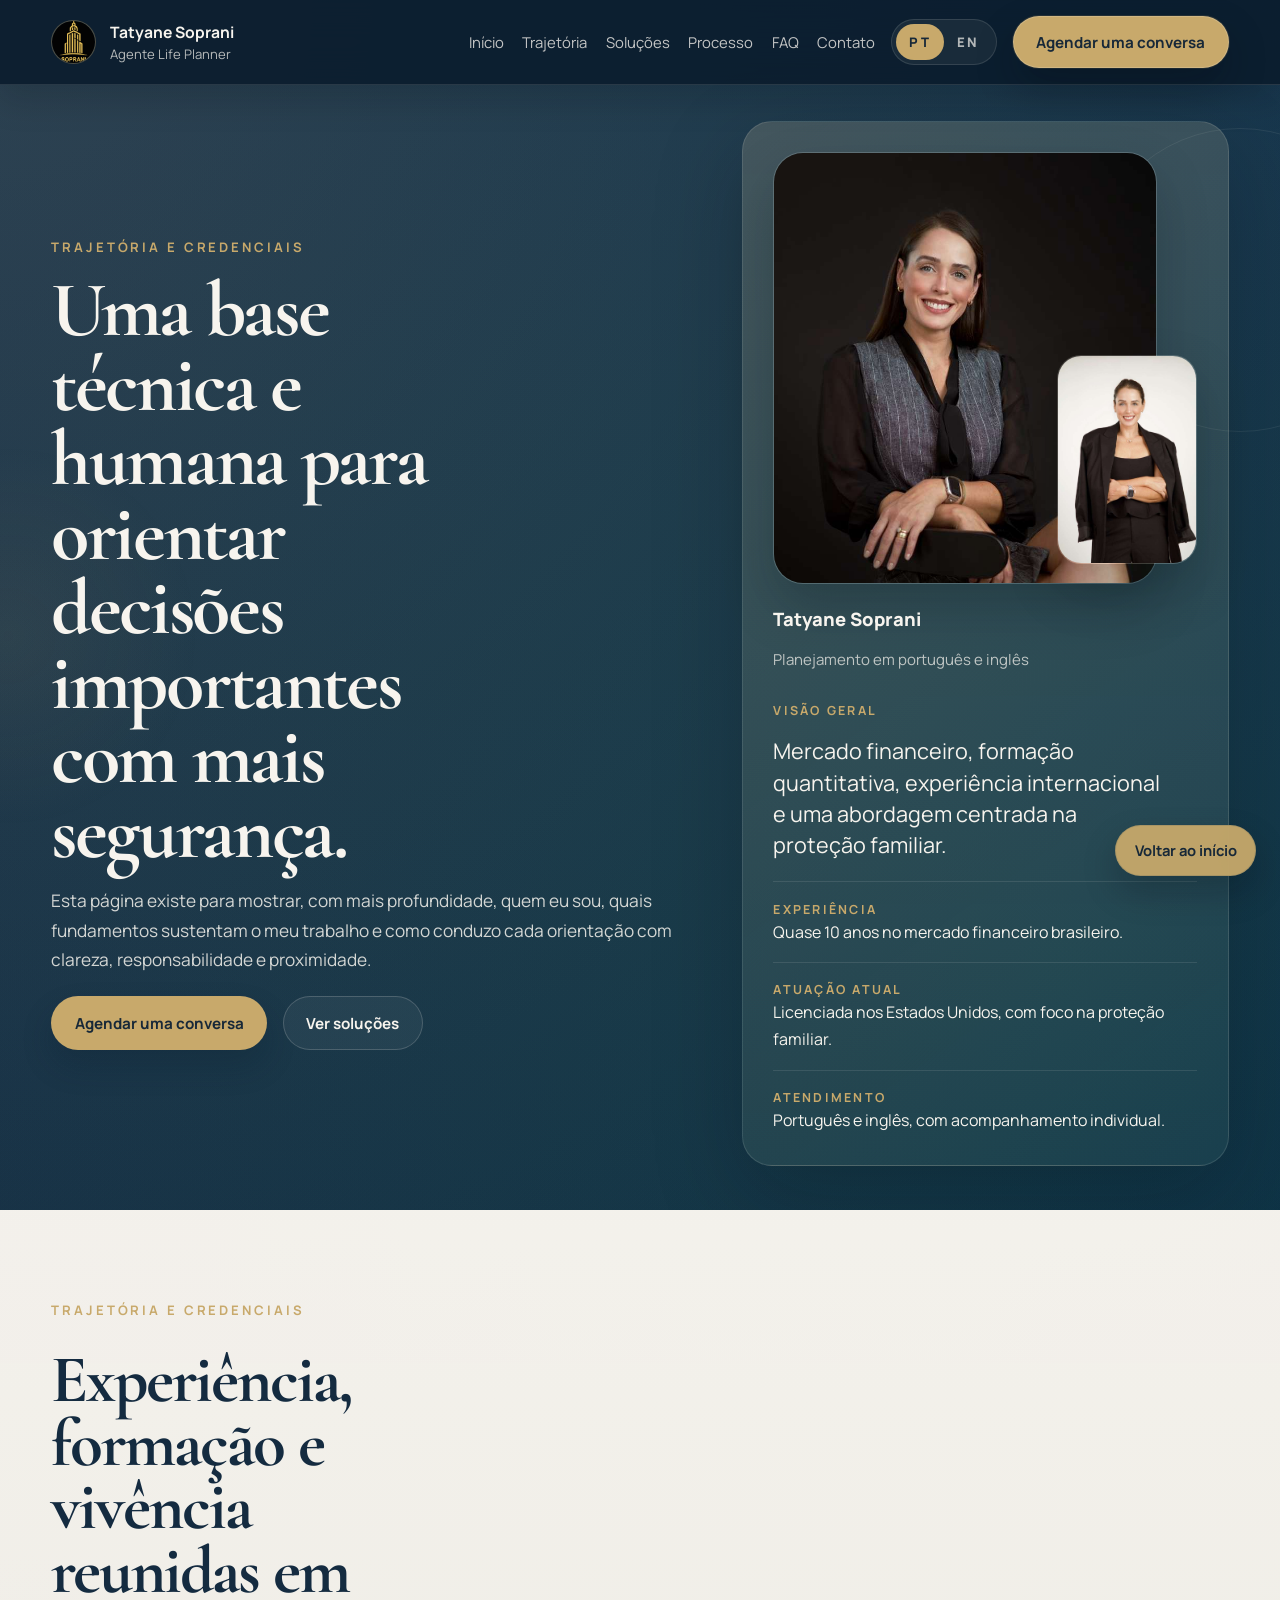
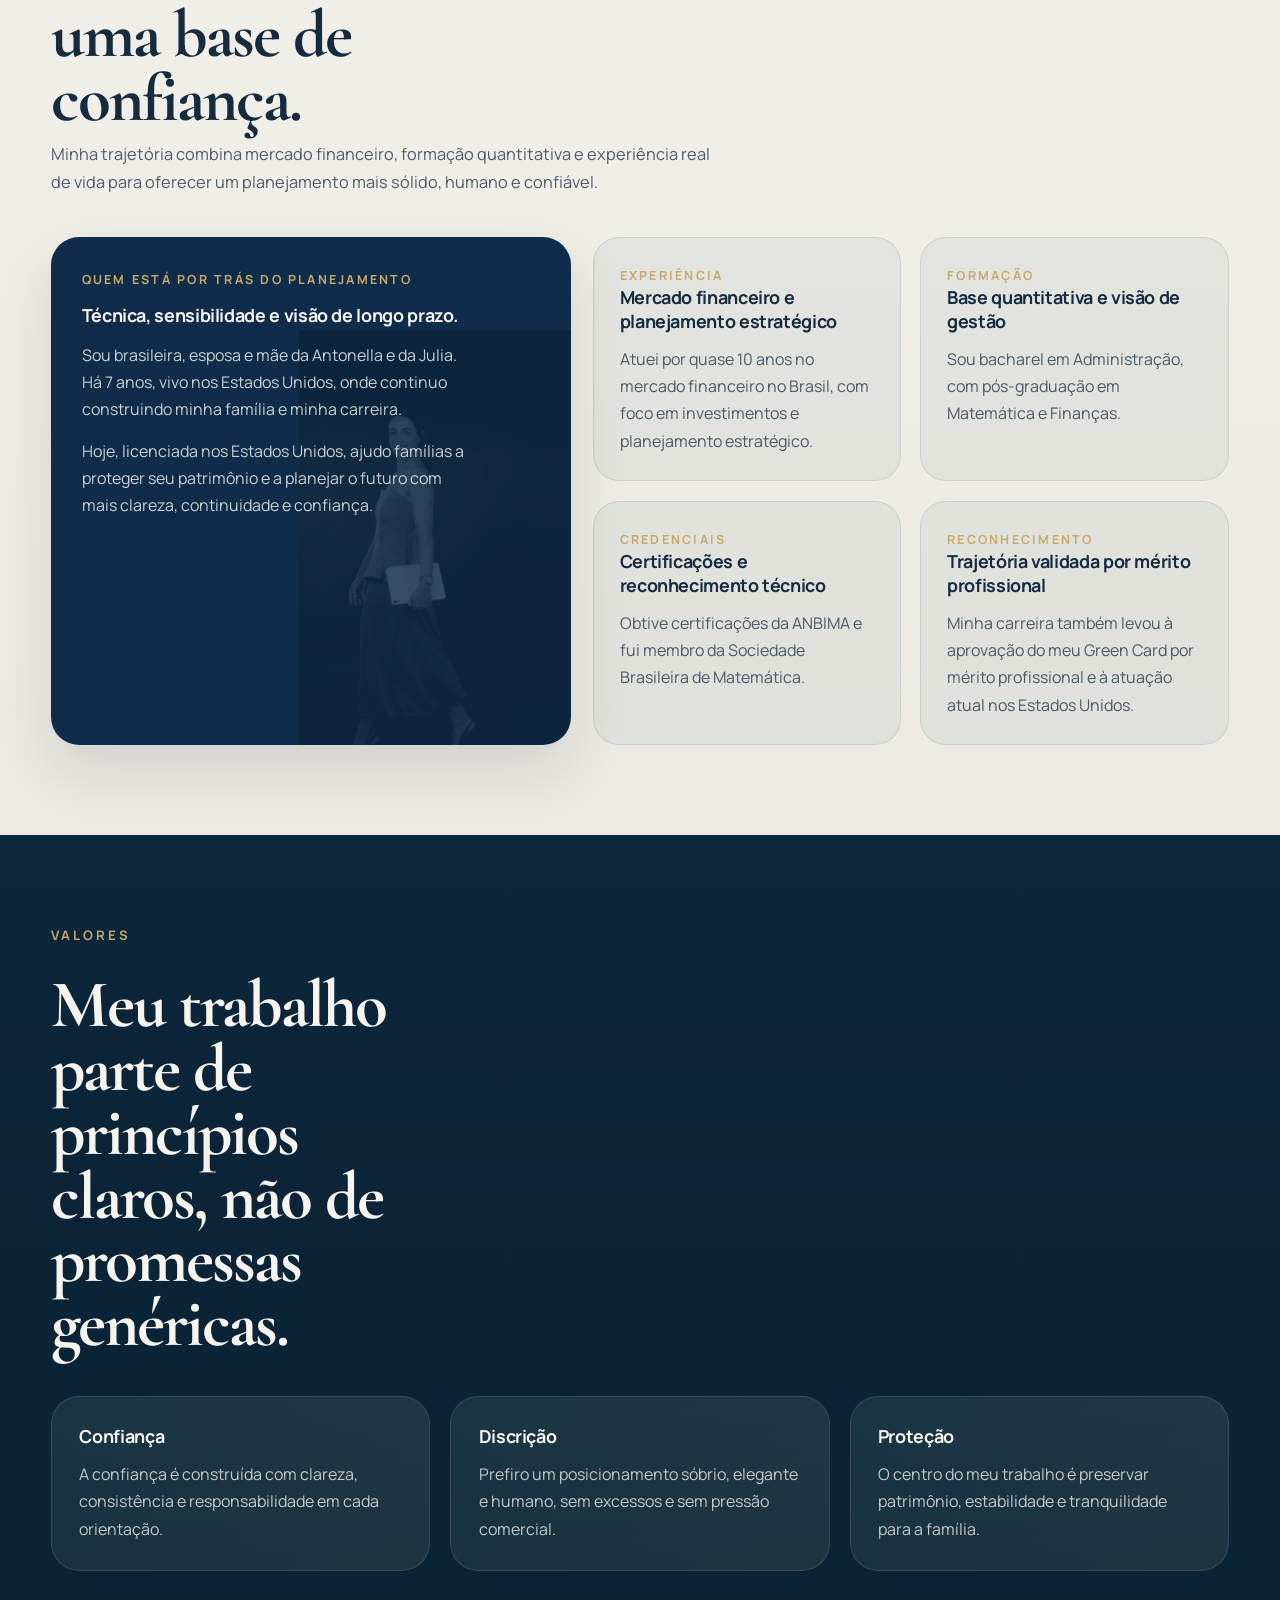
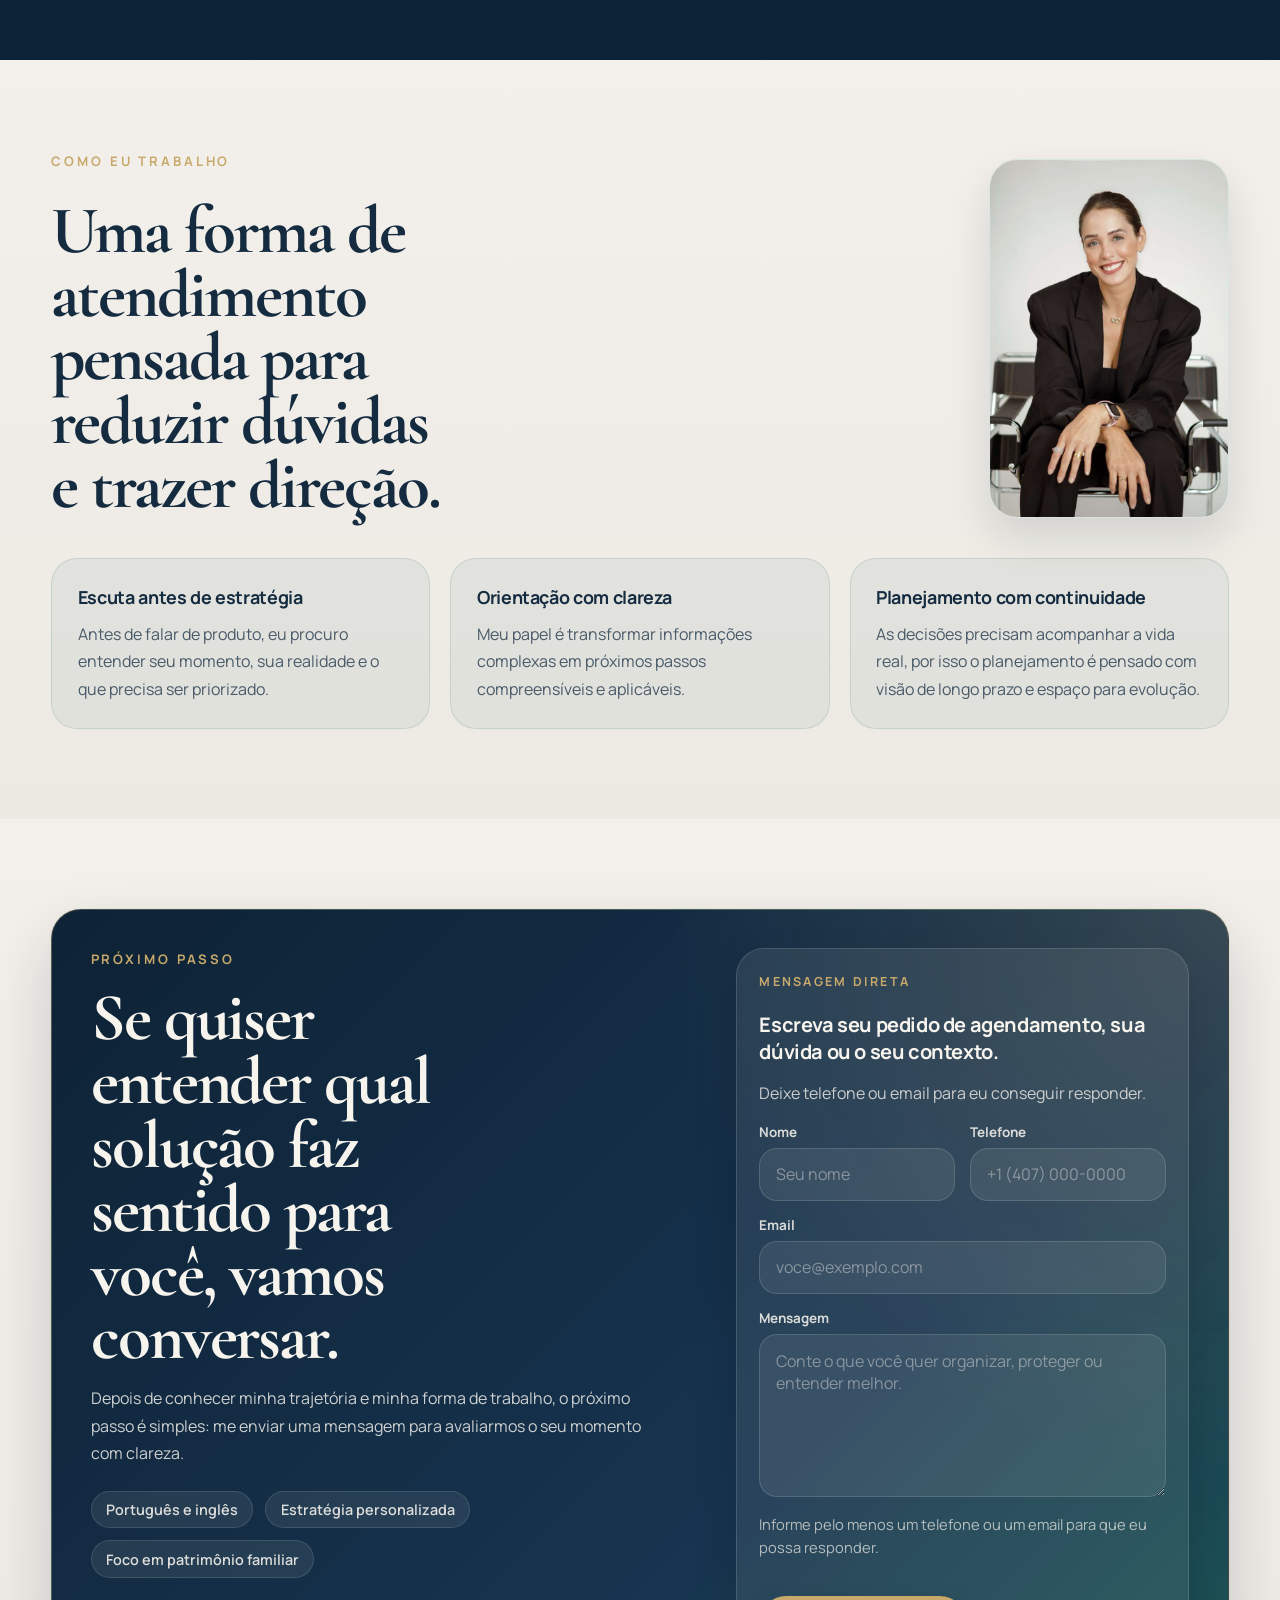
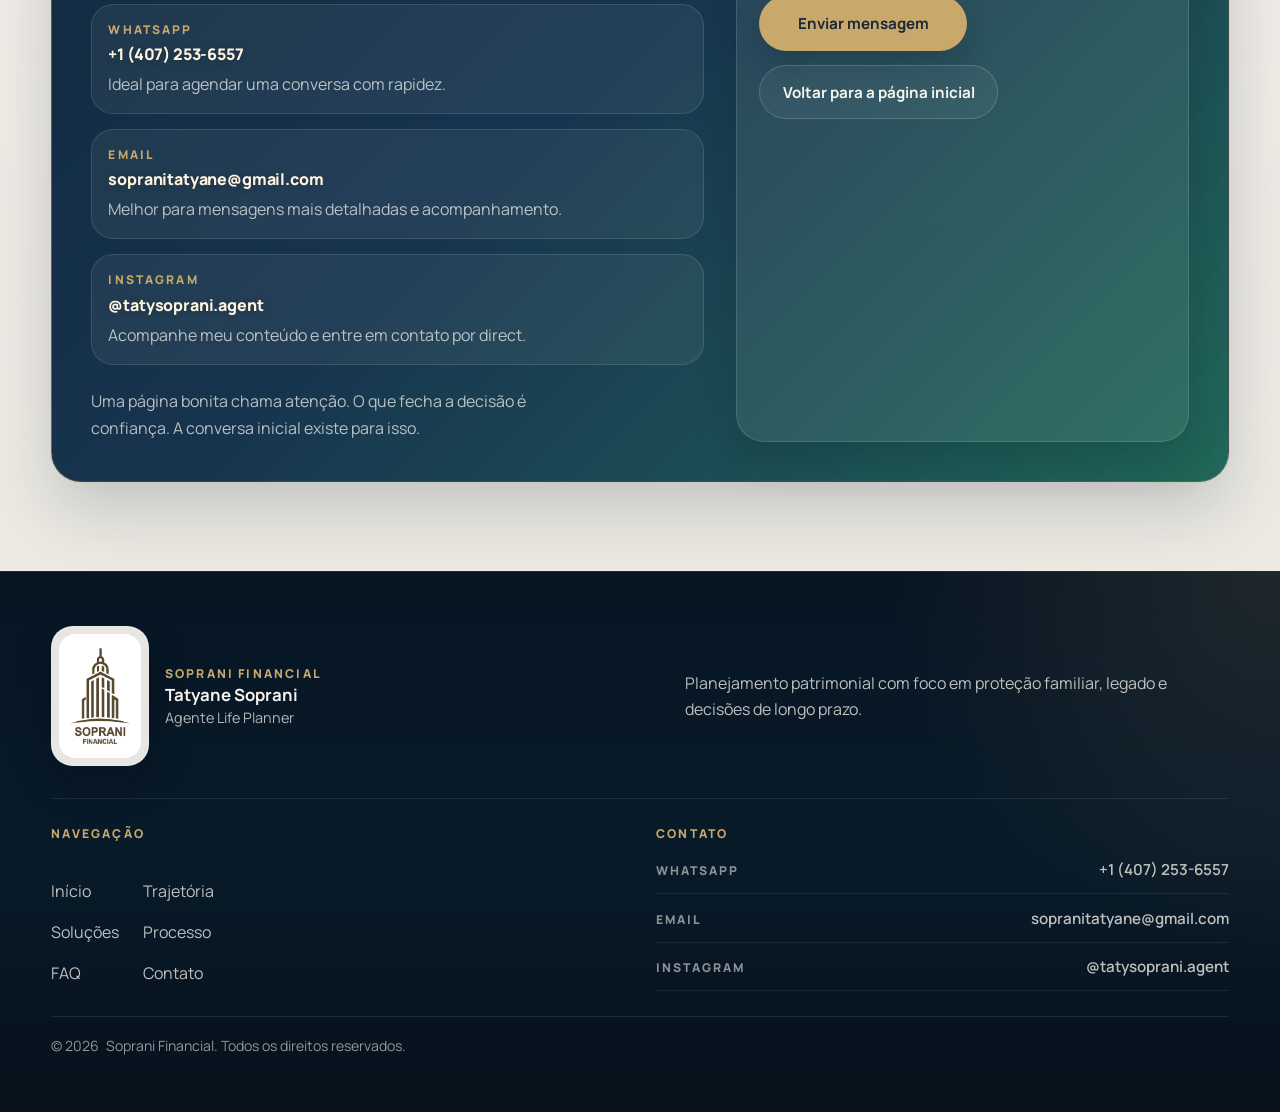
==== commit 3c315f45: "version_0.1" ====
--- a/trajetoria.html
+++ b/trajetoria.html
@@ -36,7 +36,15 @@
           data-i18n="brand.homeAria"
           data-i18n-attr="aria-label"
         >
-          <span class="brand-mark">TS</span>
+          <span class="brand-mark">
+            <img
+              class="brand-mark-image"
+              src="assets/soprani-logo-dark.png"
+              alt="Logo Soprani Financial"
+              data-i18n="brand.logoAlt"
+              data-i18n-attr="alt"
+            />
+          </span>
           <span class="brand-copy">
             <strong>Tatyane Soprani</strong>
             <span data-i18n="brand.role">Agente Life Planner</span>
@@ -55,7 +63,7 @@
             <a href="index.html#solucoes" data-i18n="nav.solutions">Soluções</a>
             <a href="index.html#processo" data-i18n="nav.process">Processo</a>
             <a href="index.html#faq" data-i18n="nav.faq">FAQ</a>
-            <a href="index.html#contato" data-i18n="nav.contact">Contato</a>
+            <a href="#contato" data-i18n="nav.contact">Contato</a>
           </nav>
 
           <div class="site-actions">
@@ -116,7 +124,7 @@
                 target="_blank"
                 rel="noreferrer"
                 data-i18n="about.hero.ctaPrimary"
-                >Abrir WhatsApp</a
+                >Agendar uma conversa</a
               >
               <a class="button button-secondary" href="index.html#solucoes" data-i18n="about.hero.ctaSecondary"
                 >Ver soluções</a
@@ -125,14 +133,21 @@
           </div>
 
           <aside class="detail-card panel">
+            <div class="detail-portrait-stack">
+              <figure class="detail-portrait detail-portrait-primary">
+                <img
+                  src="assets/personal_img4.jpeg"
+                  alt="Retrato de Tatyane Soprani"
+                  data-i18n="hero.profileAlt"
+                  data-i18n-attr="alt"
+                />
+              </figure>
+              <figure class="detail-portrait detail-portrait-accent">
+                <img src="assets/personal_img3.jpeg" alt="" aria-hidden="true" loading="lazy" />
+              </figure>
+            </div>
+
             <div class="profile-header">
-              <img
-                class="profile-photo"
-                src="assets/tatyane-soprani-portrait.jpg"
-                alt="Retrato de Tatyane Soprani"
-                data-i18n="hero.profileAlt"
-                data-i18n-attr="alt"
-              />
               <div class="profile-identity">
                 <p class="profile-name">Tatyane Soprani</p>
                 <p class="profile-role" data-i18n="hero.profileRole">
@@ -172,7 +187,7 @@
 
         <section class="background section section-light" data-reveal>
           <div class="section-heading">
-            <p class="eyebrow eyebrow-dark" data-i18n="background.eyebrow">
+            <p class="eyebrow" data-i18n="background.eyebrow">
               Trajetória e credenciais
             </p>
             <h2 data-i18n="background.title">
@@ -187,22 +202,31 @@
 
           <div class="background-layout">
             <article class="background-feature">
-              <span class="proof-kicker" data-i18n="background.featureKicker"
-                >Quem está por trás do planejamento</span
-              >
-              <h3 data-i18n="background.featureTitle">
-                Técnica, sensibilidade e visão de longo prazo.
-              </h3>
-              <p data-i18n="background.featureBody1">
-                Sou brasileira, esposa e mãe da Antonella e da Julia. Há 7
-                anos, vivo nos Estados Unidos, onde continuo construindo minha
-                família e minha carreira.
-              </p>
-              <p data-i18n="background.featureBody2">
-                Hoje, licenciada nos Estados Unidos, ajudo famílias a proteger
-                seu patrimônio e a planejar o futuro com mais clareza,
-                continuidade e confiança.
-              </p>
+              <img
+                class="background-feature-ghost"
+                src="assets/personal_img1.jpeg"
+                alt=""
+                aria-hidden="true"
+                loading="lazy"
+              />
+              <div class="background-feature-copy">
+                <span class="proof-kicker" data-i18n="background.featureKicker"
+                  >Quem está por trás do planejamento</span
+                >
+                <h3 data-i18n="background.featureTitle">
+                  Técnica, sensibilidade e visão de longo prazo.
+                </h3>
+                <p data-i18n="background.featureBody1">
+                  Sou brasileira, esposa e mãe da Antonella e da Julia. Há 7
+                  anos, vivo nos Estados Unidos, onde continuo construindo minha
+                  família e minha carreira.
+                </p>
+                <p data-i18n="background.featureBody2">
+                  Hoje, licenciada nos Estados Unidos, ajudo famílias a proteger
+                  seu patrimônio e a planejar o futuro com mais clareza,
+                  continuidade e confiança.
+                </p>
+              </div>
             </article>
 
             <div class="background-grid">
@@ -297,13 +321,24 @@
         </section>
 
         <section class="section section-light" data-reveal>
-          <div class="section-heading">
-            <p class="eyebrow eyebrow-dark" data-i18n="about.work.eyebrow">
-              Como eu trabalho
-            </p>
-            <h2 data-i18n="about.work.title">
-              Uma forma de atendimento pensada para reduzir dúvidas e trazer direção.
-            </h2>
+          <div class="section-heading section-heading-with-media">
+            <div class="section-heading-copy">
+              <p class="eyebrow" data-i18n="about.work.eyebrow">
+                Como eu trabalho
+              </p>
+              <h2 data-i18n="about.work.title">
+                Uma forma de atendimento pensada para reduzir dúvidas e trazer direção.
+              </h2>
+            </div>
+            <figure class="section-heading-portrait">
+              <img
+                src="assets/personal_img2.jpeg"
+                alt="Retrato de Tatyane Soprani"
+                data-i18n="hero.profileAlt"
+                data-i18n-attr="alt"
+                loading="lazy"
+              />
+            </figure>
           </div>
 
           <div class="work-grid">
@@ -334,9 +369,9 @@
           </div>
         </section>
 
-        <section class="contact section" data-reveal>
+        <section class="contact section section-light" id="contato" data-reveal>
           <div class="contact-panel panel">
-            <div>
+            <div class="contact-copy">
               <p class="eyebrow" data-i18n="about.cta.eyebrow">Próximo passo</p>
               <h2 data-i18n="about.cta.title">
                 Se quiser entender qual solução faz sentido para você, vamos conversar.
@@ -346,27 +381,245 @@
                 próximo passo é simples: me enviar uma mensagem para avaliarmos
                 o seu momento com clareza.
               </p>
-            </div>
-
-            <div class="contact-actions">
+
+              <div class="contact-trust">
+                <span class="contact-pill" data-i18n="contact.trust1"
+                  >Português e inglês</span
+                >
+                <span class="contact-pill" data-i18n="contact.trust2"
+                  >Estratégia personalizada</span
+                >
+                <span class="contact-pill" data-i18n="contact.trust3"
+                  >Foco em patrimônio familiar</span
+                >
+              </div>
+
+              <div class="contact-methods">
+                <a
+                  class="contact-method"
+                  href="https://api.whatsapp.com/send?phone=14072536557"
+                  target="_blank"
+                  rel="noreferrer"
+                >
+                  <span class="contact-method-kicker" data-i18n="contact.method1Kicker"
+                    >WhatsApp</span
+                  >
+                  <strong data-i18n="contact.method1Value">+1 (407) 253-6557</strong>
+                  <p data-i18n="contact.method1Body">
+                    Ideal para agendar uma conversa com rapidez.
+                  </p>
+                </a>
+
+                <a class="contact-method" href="mailto:sopranitatyane@gmail.com">
+                  <span class="contact-method-kicker" data-i18n="contact.method2Kicker"
+                    >Email</span
+                  >
+                  <strong data-i18n="contact.method2Value">sopranitatyane@gmail.com</strong>
+                  <p data-i18n="contact.method2Body">
+                    Melhor para mensagens mais detalhadas e acompanhamento.
+                  </p>
+                </a>
+
+                <a
+                  class="contact-method"
+                  href="https://www.instagram.com/tatysoprani.agent/"
+                  target="_blank"
+                  rel="noreferrer"
+                >
+                  <span class="contact-method-kicker" data-i18n="contact.method3Kicker"
+                    >Instagram</span
+                  >
+                  <strong data-i18n="contact.method3Value">@tatysoprani.agent</strong>
+                  <p data-i18n="contact.method3Body">
+                    Acompanhe meu conteúdo e entre em contato por direct.
+                  </p>
+                </a>
+              </div>
+
+              <p class="contact-note" data-i18n="contact.note">
+                Uma página bonita chama atenção. O que fecha a decisão é
+                confiança. A conversa inicial existe para isso.
+              </p>
+            </div>
+
+            <form
+              class="contact-form"
+              action="https://formsubmit.co/ajax/sopranitatyane@gmail.com"
+              method="POST"
+              novalidate
+              data-contact-form
+              data-contact-page="about-page-contact-form"
+            >
+              <p class="panel-label" data-i18n="contact.formLabel">Mensagem direta</p>
+              <h3 data-i18n="contact.formTitle">
+                Escreva seu pedido de agendamento, sua dúvida ou o seu contexto.
+              </h3>
+              <p class="contact-form-intro" data-i18n="contact.formIntro">
+                Deixe telefone ou email para eu conseguir responder.
+              </p>
+
+              <input
+                type="hidden"
+                name="_subject"
+                value="Novo contato do site | Tatyane Soprani"
+                data-i18n="contact.formSubject"
+                data-i18n-attr="value"
+              />
+              <input type="hidden" name="_template" value="table" />
+              <input type="hidden" name="source" value="Pagina trajetoria" />
+              <input class="contact-honey" type="text" name="_honey" tabindex="-1" autocomplete="off" />
+
+              <div class="contact-form-grid">
+                <label class="contact-field">
+                  <span data-i18n="contact.nameLabel">Nome</span>
+                  <input
+                    type="text"
+                    name="name"
+                    required
+                    autocomplete="name"
+                    data-i18n="contact.namePlaceholder"
+                    data-i18n-attr="placeholder"
+                    placeholder="Seu nome"
+                  />
+                </label>
+
+                <label class="contact-field">
+                  <span data-i18n="contact.phoneLabel">Telefone</span>
+                  <input
+                    type="tel"
+                    name="phone"
+                    autocomplete="tel"
+                    data-i18n="contact.phonePlaceholder"
+                    data-i18n-attr="placeholder"
+                    placeholder="+1 (407) 000-0000"
+                  />
+                </label>
+
+                <label class="contact-field contact-field-full">
+                  <span data-i18n="contact.emailLabel">Email</span>
+                  <input
+                    type="email"
+                    name="email"
+                    autocomplete="email"
+                    data-i18n="contact.emailPlaceholder"
+                    data-i18n-attr="placeholder"
+                    placeholder="voce@exemplo.com"
+                  />
+                </label>
+
+                <label class="contact-field contact-field-full">
+                  <span data-i18n="contact.messageLabel">Mensagem</span>
+                  <textarea
+                    name="message"
+                    rows="6"
+                    required
+                    data-i18n="contact.messagePlaceholder"
+                    data-i18n-attr="placeholder"
+                    placeholder="Conte o que você quer organizar, proteger ou entender melhor."
+                  ></textarea>
+                </label>
+              </div>
+
+              <p class="contact-form-hint" data-i18n="contact.formHint">
+                Informe pelo menos um telefone ou um email para que eu possa responder.
+              </p>
+              <p class="contact-form-feedback is-error" data-form-error hidden></p>
+              <p class="contact-form-feedback is-success" data-form-success hidden></p>
+
+              <div class="contact-actions">
+                <button
+                  class="button button-primary contact-form-submit"
+                  type="submit"
+                  data-form-submit
+                  data-i18n="contact.formSubmit"
+                >
+                  Enviar mensagem
+                </button>
+                <a
+                  class="button button-secondary"
+                  href="index.html"
+                  data-i18n="about.cta.secondary"
+                  >Voltar para a página inicial</a
+                >
+              </div>
+            </form>
+          </div>
+        </section>
+      </main>
+
+      <footer class="site-footer">
+        <div class="footer-main">
+          <a class="footer-brand-block" href="index.html">
+            <span class="footer-logo-card">
+              <img src="assets/soprani-logo-light.png" alt="Logo Soprani Financial" />
+            </span>
+            <span class="footer-brand-copy">
+              <span class="footer-kicker">Soprani Financial</span>
+              <strong>Tatyane Soprani</strong>
+              <span data-i18n="brand.role">Agente Life Planner</span>
+            </span>
+          </a>
+
+          <p class="footer-note" data-i18n="footer.note">
+            Planejamento patrimonial com foco em proteção familiar, legado e decisões de
+            longo prazo.
+          </p>
+        </div>
+
+        <div class="footer-links-grid">
+          <div class="footer-column">
+            <p class="footer-title" data-i18n="footer.navTitle">Navegação</p>
+            <nav
+              class="footer-nav"
+              aria-label="Navegação do rodapé"
+              data-i18n="footer.navAria"
+              data-i18n-attr="aria-label"
+            >
+              <a href="index.html" data-i18n="nav.home">Início</a>
+              <a href="trajetoria.html" data-i18n="nav.story">Trajetória</a>
+              <a href="index.html#solucoes" data-i18n="nav.solutions">Soluções</a>
+              <a href="index.html#processo" data-i18n="nav.process">Processo</a>
+              <a href="index.html#faq" data-i18n="nav.faq">FAQ</a>
+              <a href="#contato" data-i18n="nav.contact">Contato</a>
+            </nav>
+          </div>
+
+          <div class="footer-column">
+            <p class="footer-title" data-i18n="footer.contactTitle">Contato</p>
+            <div class="footer-contact-list">
               <a
-                class="button button-primary"
+                class="footer-contact-link"
                 href="https://api.whatsapp.com/send?phone=14072536557"
                 target="_blank"
                 rel="noreferrer"
-                data-i18n="about.cta.primary"
-                >Abrir WhatsApp</a
               >
+                <span data-i18n="contact.method1Kicker">WhatsApp</span>
+                <strong data-i18n="contact.method1Value">+1 (407) 253-6557</strong>
+              </a>
+              <a class="footer-contact-link" href="mailto:sopranitatyane@gmail.com">
+                <span data-i18n="contact.method2Kicker">Email</span>
+                <strong data-i18n="contact.method2Value">sopranitatyane@gmail.com</strong>
+              </a>
               <a
-                class="button button-secondary"
-                href="index.html"
-                data-i18n="about.cta.secondary"
-                >Voltar para a página inicial</a
+                class="footer-contact-link"
+                href="https://www.instagram.com/tatysoprani.agent/"
+                target="_blank"
+                rel="noreferrer"
               >
-            </div>
-          </div>
-        </section>
-      </main>
+                <span data-i18n="contact.method3Kicker">Instagram</span>
+                <strong data-i18n="contact.method3Value">@tatysoprani.agent</strong>
+              </a>
+            </div>
+          </div>
+        </div>
+
+        <div class="footer-bottom">
+          <p class="footer-rights">
+            <span>&copy; <span data-current-year>2026</span></span>
+            <span data-i18n="footer.rights">Soprani Financial. Todos os direitos reservados.</span>
+          </p>
+        </div>
+      </footer>
     </div>
 
     <script src="script.js"></script>
--- a/styles.css
+++ b/styles.css
@@ -45,37 +45,7 @@
   font: inherit;
 }
 
-.floating-back-button {
-  position: fixed;
-  right: clamp(1rem, 2vw, 1.5rem);
-  bottom: clamp(1rem, 2vw, 1.5rem);
-  z-index: 45;
-  display: inline-flex;
-  align-items: center;
-  justify-content: center;
-  min-height: 3.2rem;
-  padding: 0.85rem 1.15rem;
-  border-radius: 999px;
-  background: rgba(10, 28, 45, 0.92);
-  border: 1px solid rgba(247, 244, 238, 0.14);
-  box-shadow: 0 16px 34px rgba(4, 11, 18, 0.22);
-  color: var(--ivory);
-  font-size: 0.92rem;
-  font-weight: 700;
-  backdrop-filter: blur(14px);
-  transition:
-    transform 180ms ease,
-    background-color 180ms ease,
-    border-color 180ms ease;
-}
-
-.floating-back-button:hover,
-.floating-back-button:focus-visible {
-  transform: translateY(-2px);
-  border-color: rgba(200, 169, 107, 0.42);
-  background: rgba(10, 28, 45, 0.97);
-}
-
+.floating-back-button,
 .floating-top-button {
   position: fixed;
   right: clamp(1rem, 2vw, 1.5rem);
@@ -94,6 +64,26 @@
   font-size: 0.92rem;
   font-weight: 700;
   backdrop-filter: blur(14px);
+  transition:
+    opacity 180ms ease,
+    visibility 0ms linear 180ms,
+    transform 180ms ease,
+    background-color 180ms ease,
+    border-color 180ms ease;
+}
+
+.floating-back-button {
+  opacity: 1;
+  visibility: visible;
+  pointer-events: auto;
+  transform: translateY(0);
+  transition:
+    transform 180ms ease,
+    background-color 180ms ease,
+    border-color 180ms ease;
+}
+
+.floating-top-button {
   opacity: 0;
   visibility: hidden;
   pointer-events: none;
@@ -118,6 +108,8 @@
     border-color 180ms ease;
 }
 
+.floating-back-button:hover,
+.floating-back-button:focus-visible,
 .floating-top-button:hover,
 .floating-top-button:focus-visible {
   transform: translateY(-2px);
@@ -184,18 +176,22 @@
 }
 
 .brand-mark {
-  display: grid;
-  place-items: center;
+  display: inline-flex;
+  align-items: center;
+  justify-content: center;
   width: 2.8rem;
   height: 2.8rem;
   border-radius: 999px;
   border: 1px solid var(--line);
   background: rgba(200, 169, 107, 0.08);
-  color: var(--champagne);
-  font-family: "Cormorant Garamond", serif;
-  font-size: 1.25rem;
-  font-weight: 700;
-  letter-spacing: 0.08em;
+  overflow: hidden;
+}
+
+.brand-mark-image {
+  width: 100%;
+  height: 100%;
+  object-fit: cover;
+  border-radius: 999px;
 }
 
 .brand-copy {
@@ -658,6 +654,36 @@
   gap: 0.65rem;
 }
 
+.section-heading-with-media {
+  grid-template-columns: minmax(0, 1fr) minmax(12rem, 16rem);
+  align-items: end;
+  gap: 1.5rem;
+}
+
+.section-heading-copy {
+  display: grid;
+  gap: 0.65rem;
+}
+
+.section-heading-portrait {
+  margin: 0;
+  width: min(100%, 15rem);
+  justify-self: end;
+  overflow: hidden;
+  border-radius: 28px;
+  border: 1px solid rgba(15, 92, 77, 0.14);
+  background: rgba(255, 255, 255, 0.7);
+  box-shadow: 0 20px 44px rgba(10, 28, 45, 0.12);
+}
+
+.section-heading-portrait img {
+  display: block;
+  width: 100%;
+  height: 100%;
+  object-fit: cover;
+  object-position: center top;
+}
+
 .proof-heading h2,
 .faq .section-heading h2,
 .contact h2 {
@@ -730,11 +756,33 @@
 }
 
 .background-feature {
+  position: relative;
+  overflow: hidden;
+  isolation: isolate;
   padding: 1.9rem;
   border-radius: 28px;
   background: var(--navy);
   color: var(--ivory);
   box-shadow: 0 24px 60px rgba(10, 28, 45, 0.12);
+}
+
+.background-feature-copy {
+  position: relative;
+  z-index: 1;
+  max-width: 24rem;
+}
+
+.background-feature-ghost {
+  position: absolute;
+  right: -1rem;
+  bottom: 0;
+  width: min(58%, 18rem);
+  height: auto;
+  opacity: 0.16;
+  filter: grayscale(1) contrast(1.06);
+  transform: translateY(4%);
+  pointer-events: none;
+  z-index: 0;
 }
 
 .background-feature h3 {
@@ -974,6 +1022,44 @@
   padding: 1.9rem;
 }
 
+.detail-portrait-stack {
+  position: relative;
+  min-height: clamp(19rem, 34vw, 27rem);
+  margin-bottom: 1.5rem;
+}
+
+.detail-portrait {
+  margin: 0;
+  overflow: hidden;
+  border-radius: 30px;
+  border: 1px solid rgba(247, 244, 238, 0.12);
+  box-shadow: 0 24px 52px rgba(4, 11, 18, 0.24);
+}
+
+.detail-portrait img {
+  display: block;
+  width: 100%;
+  height: 100%;
+  object-fit: cover;
+  object-position: center top;
+}
+
+.detail-portrait-primary {
+  width: min(100%, 24rem);
+  height: clamp(19rem, 34vw, 27rem);
+  background: rgba(247, 244, 238, 0.04);
+}
+
+.detail-portrait-accent {
+  position: absolute;
+  right: 0;
+  bottom: 1.3rem;
+  width: clamp(8rem, 33%, 10.5rem);
+  aspect-ratio: 0.67;
+  border-radius: 24px;
+  background: rgba(247, 244, 238, 0.08);
+}
+
 .detail-card p + p {
   margin-top: 0.85rem;
 }
@@ -1114,8 +1200,12 @@
 }
 
 .contact-method strong {
+  color: #fff4dd;
   font-size: 1rem;
+  font-weight: 800;
   line-height: 1.35;
+  letter-spacing: -0.01em;
+  text-shadow: 0 1px 10px rgba(4, 11, 18, 0.16);
 }
 
 .contact-method p {
@@ -1246,6 +1336,164 @@
   color: rgba(247, 244, 238, 0.72);
 }
 
+.site-footer {
+  position: relative;
+  z-index: 1;
+  padding: clamp(2.3rem, 5vw, 3.4rem) clamp(1.25rem, 4vw, 3.5rem);
+  border-top: 1px solid rgba(200, 169, 107, 0.18);
+  background:
+    radial-gradient(circle at top right, rgba(200, 169, 107, 0.12), transparent 28%),
+    linear-gradient(180deg, #071523 0%, #081a29 52%, #06111b 100%);
+  color: var(--ivory);
+}
+
+.footer-main {
+  display: grid;
+  grid-template-columns: minmax(0, 1.05fr) minmax(0, 0.95fr);
+  gap: 1.8rem;
+  align-items: center;
+}
+
+.footer-brand-block {
+  display: inline-flex;
+  align-items: center;
+  gap: 1rem;
+  max-width: fit-content;
+}
+
+.footer-logo-card {
+  display: inline-flex;
+  align-items: center;
+  justify-content: center;
+  width: 6.1rem;
+  min-width: 6.1rem;
+  padding: 0.42rem;
+  border-radius: 1.35rem;
+  border: 1px solid rgba(247, 244, 238, 0.16);
+  background: rgba(247, 244, 238, 0.94);
+  box-shadow: 0 18px 40px rgba(4, 11, 18, 0.22);
+}
+
+.footer-logo-card img {
+  width: 100%;
+  border-radius: 1rem;
+}
+
+.footer-brand-copy {
+  display: grid;
+  gap: 0.18rem;
+}
+
+.footer-kicker {
+  color: var(--champagne);
+  font-size: 0.76rem;
+  font-weight: 800;
+  letter-spacing: 0.18em;
+  text-transform: uppercase;
+}
+
+.footer-brand-copy strong {
+  font-size: 1.05rem;
+  line-height: 1.2;
+}
+
+.footer-brand-copy span:last-child {
+  color: rgba(247, 244, 238, 0.72);
+  font-size: 0.9rem;
+}
+
+.footer-note {
+  max-width: 34rem;
+  color: rgba(247, 244, 238, 0.76);
+  line-height: 1.65;
+  justify-self: end;
+}
+
+.footer-links-grid {
+  display: grid;
+  grid-template-columns: repeat(2, minmax(0, 1fr));
+  gap: 1.25rem 2rem;
+  margin-top: 2rem;
+  padding-top: 1.55rem;
+  border-top: 1px solid rgba(247, 244, 238, 0.09);
+}
+
+.footer-column {
+  display: grid;
+  gap: 0.95rem;
+}
+
+.footer-title {
+  color: var(--champagne);
+  font-size: 0.76rem;
+  font-weight: 800;
+  letter-spacing: 0.18em;
+  text-transform: uppercase;
+}
+
+.footer-nav {
+  display: grid;
+  grid-template-columns: repeat(2, minmax(0, max-content));
+  gap: 0.75rem 1.5rem;
+}
+
+.footer-nav a,
+.footer-contact-link {
+  color: rgba(247, 244, 238, 0.76);
+  transition: color 180ms ease, transform 180ms ease;
+}
+
+.footer-nav a:hover,
+.footer-nav a:focus-visible,
+.footer-contact-link:hover,
+.footer-contact-link:focus-visible {
+  color: var(--champagne);
+}
+
+.footer-contact-list {
+  display: grid;
+  gap: 0.85rem;
+}
+
+.footer-contact-link {
+  display: flex;
+  align-items: baseline;
+  justify-content: space-between;
+  gap: 1rem;
+  padding-bottom: 0.78rem;
+  border-bottom: 1px solid rgba(247, 244, 238, 0.08);
+}
+
+.footer-contact-link span {
+  color: rgba(247, 244, 238, 0.56);
+  font-size: 0.76rem;
+  font-weight: 800;
+  letter-spacing: 0.16em;
+  text-transform: uppercase;
+}
+
+.footer-contact-link strong {
+  font-size: 0.95rem;
+  font-weight: 600;
+  line-height: 1.4;
+  text-align: right;
+}
+
+.footer-bottom {
+  margin-top: 1.6rem;
+  padding-top: 1.1rem;
+  border-top: 1px solid rgba(247, 244, 238, 0.09);
+}
+
+.footer-rights {
+  display: flex;
+  flex-wrap: wrap;
+  gap: 0.45rem;
+  color: rgba(247, 244, 238, 0.58);
+  font-size: 0.88rem;
+  line-height: 1.6;
+}
+
 [data-reveal] {
   opacity: 0;
   transform: translateY(24px);
@@ -1302,12 +1550,31 @@
     grid-template-columns: 1fr;
   }
 
+  .footer-main,
+  .footer-links-grid {
+    grid-template-columns: 1fr;
+  }
+
+  .footer-note {
+    justify-self: start;
+  }
+
   h1 {
     max-width: 11ch;
   }
 
   h2 {
     max-width: 12ch;
+  }
+
+  .section-heading-with-media {
+    grid-template-columns: 1fr;
+    align-items: start;
+  }
+
+  .section-heading-portrait {
+    justify-self: start;
+    width: min(15rem, 48vw);
   }
 }
 
@@ -1380,6 +1647,14 @@
     padding: 1.6rem;
   }
 
+  .detail-portrait-stack {
+    min-height: clamp(17rem, 32vw, 23rem);
+  }
+
+  .detail-portrait-primary {
+    height: clamp(17rem, 32vw, 23rem);
+  }
+
   .profile-photo {
     width: 5rem;
     height: 5rem;
@@ -1409,6 +1684,12 @@
     width: 100%;
   }
 
+  .footer-logo-card {
+    width: 5.3rem;
+    min-width: 5.3rem;
+    border-radius: 1.1rem;
+  }
+
   h1 {
     font-size: clamp(2.6rem, 12vw, 4.4rem);
   }
@@ -1442,6 +1723,31 @@
     min-height: auto;
     padding-top: 1.5rem;
     padding-bottom: 2.2rem;
+  }
+
+  .detail-portrait-stack {
+    min-height: 19rem;
+    margin-bottom: 1.25rem;
+  }
+
+  .detail-portrait-primary {
+    width: calc(100% - 4.4rem);
+    height: 19rem;
+  }
+
+  .detail-portrait-accent {
+    bottom: 0.9rem;
+    width: min(35%, 8.5rem);
+  }
+
+  .background-feature-copy {
+    max-width: 19rem;
+  }
+
+  .background-feature-ghost {
+    right: -1.8rem;
+    width: min(62%, 14rem);
+    opacity: 0.14;
   }
 
   .hero-aside,
@@ -1487,6 +1793,21 @@
     width: 100%;
   }
 
+  .footer-nav {
+    grid-template-columns: 1fr;
+    gap: 0.7rem;
+  }
+
+  .footer-contact-link {
+    flex-direction: column;
+    align-items: flex-start;
+    gap: 0.3rem;
+  }
+
+  .footer-contact-link strong {
+    text-align: left;
+  }
+
   .hero-actions .button,
   .contact-actions .button,
   .solutions-cta-actions .button {
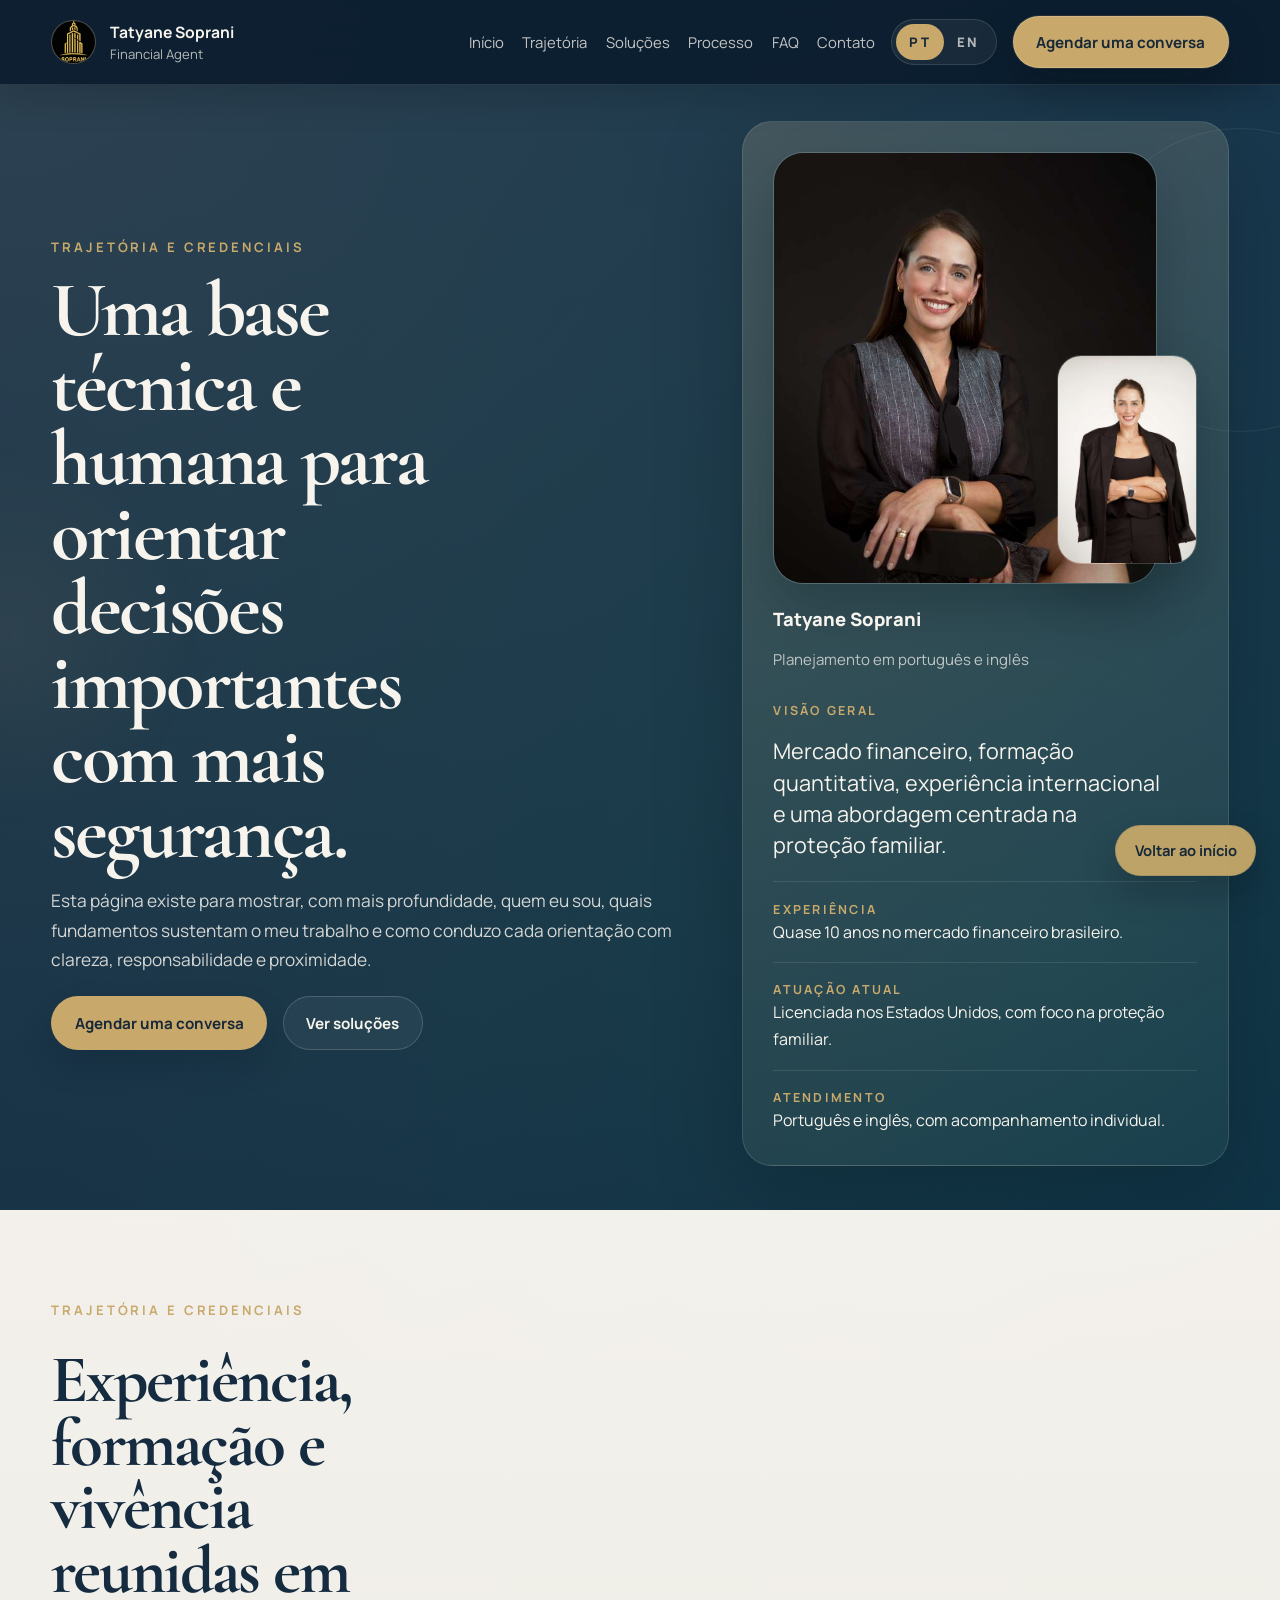
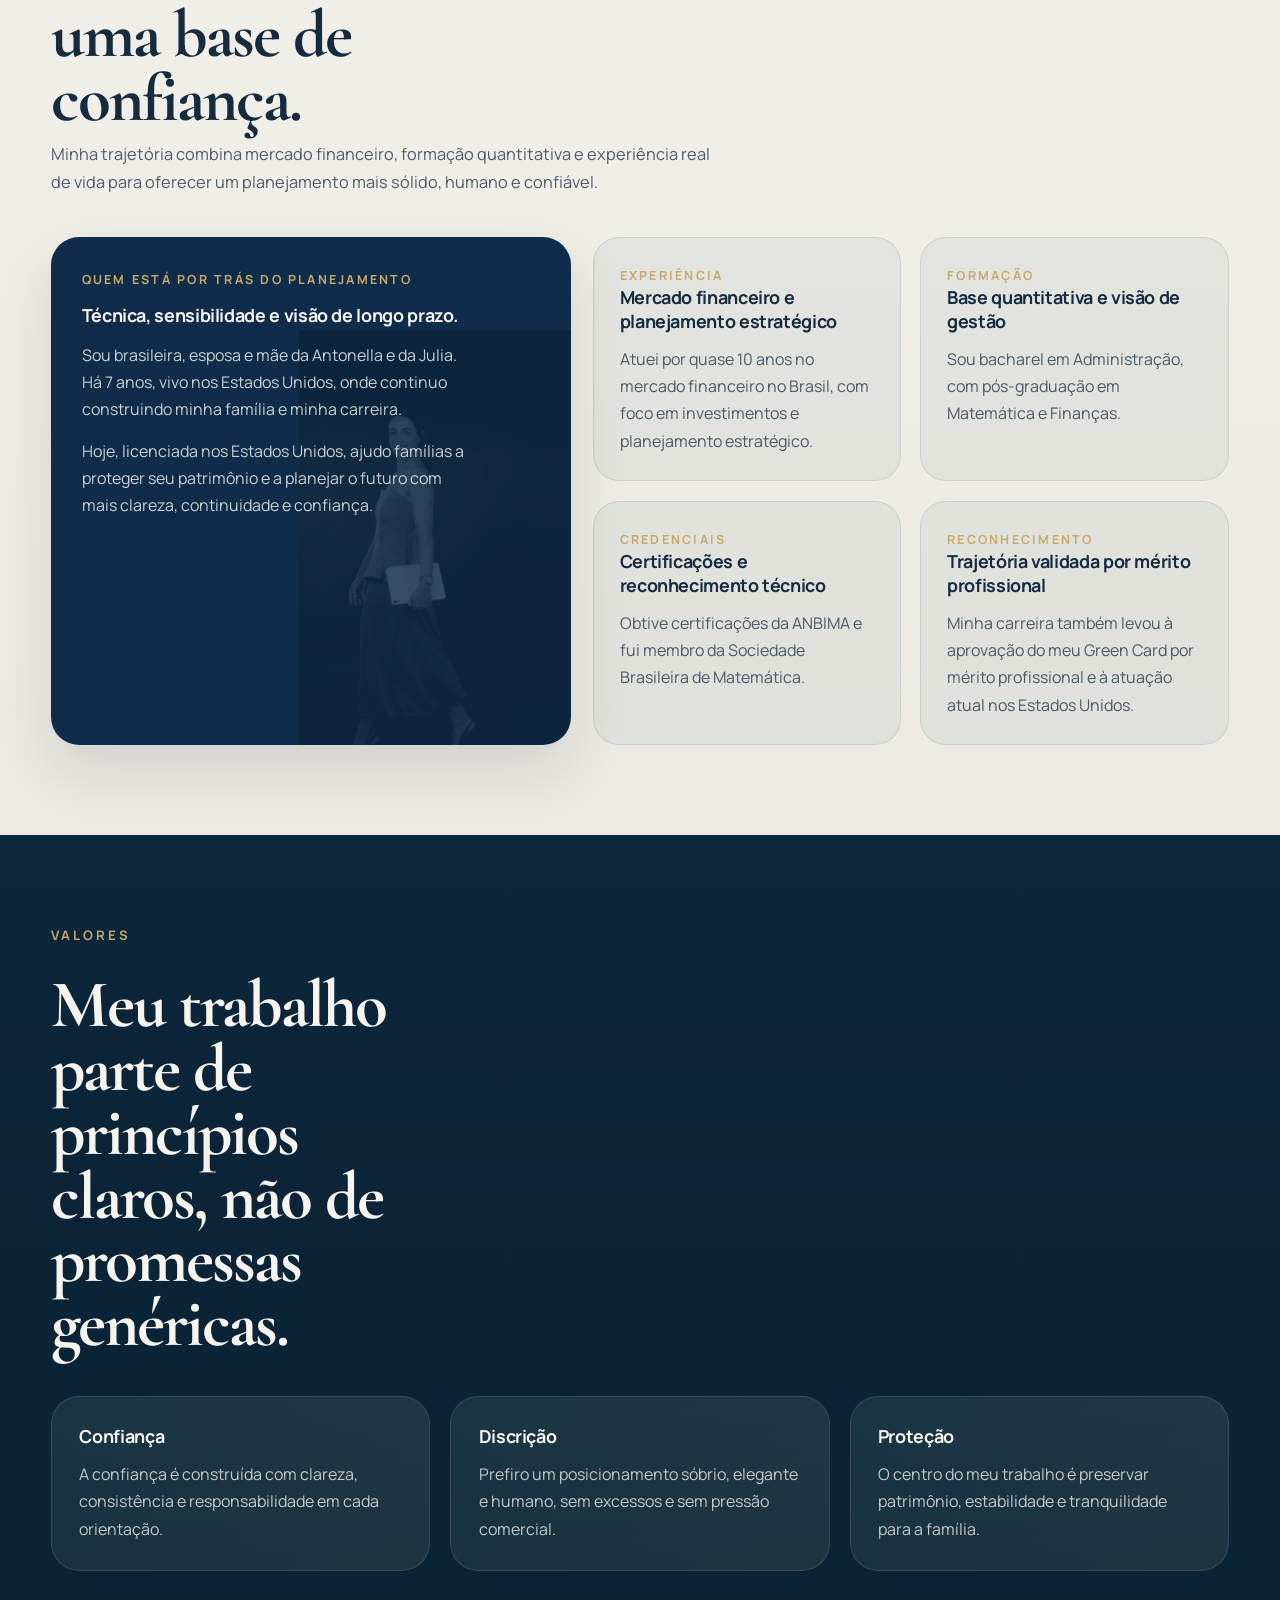
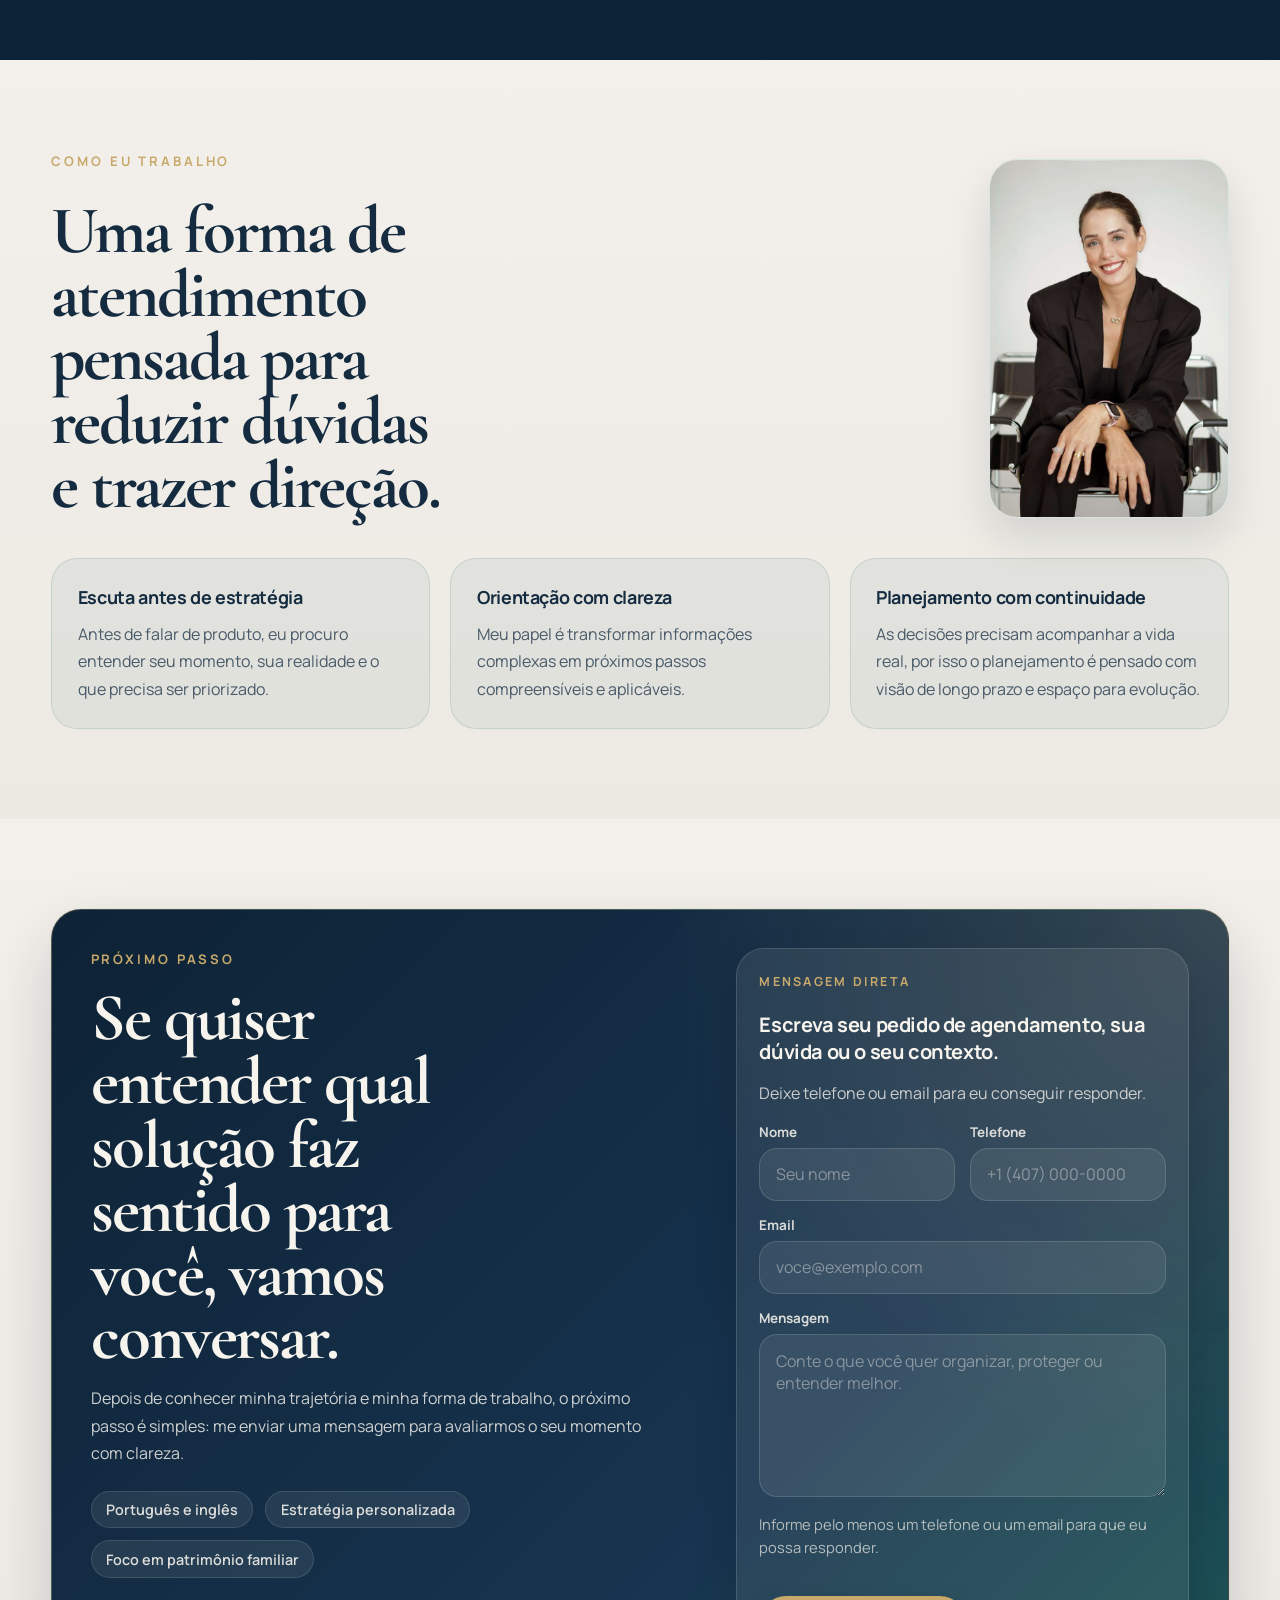
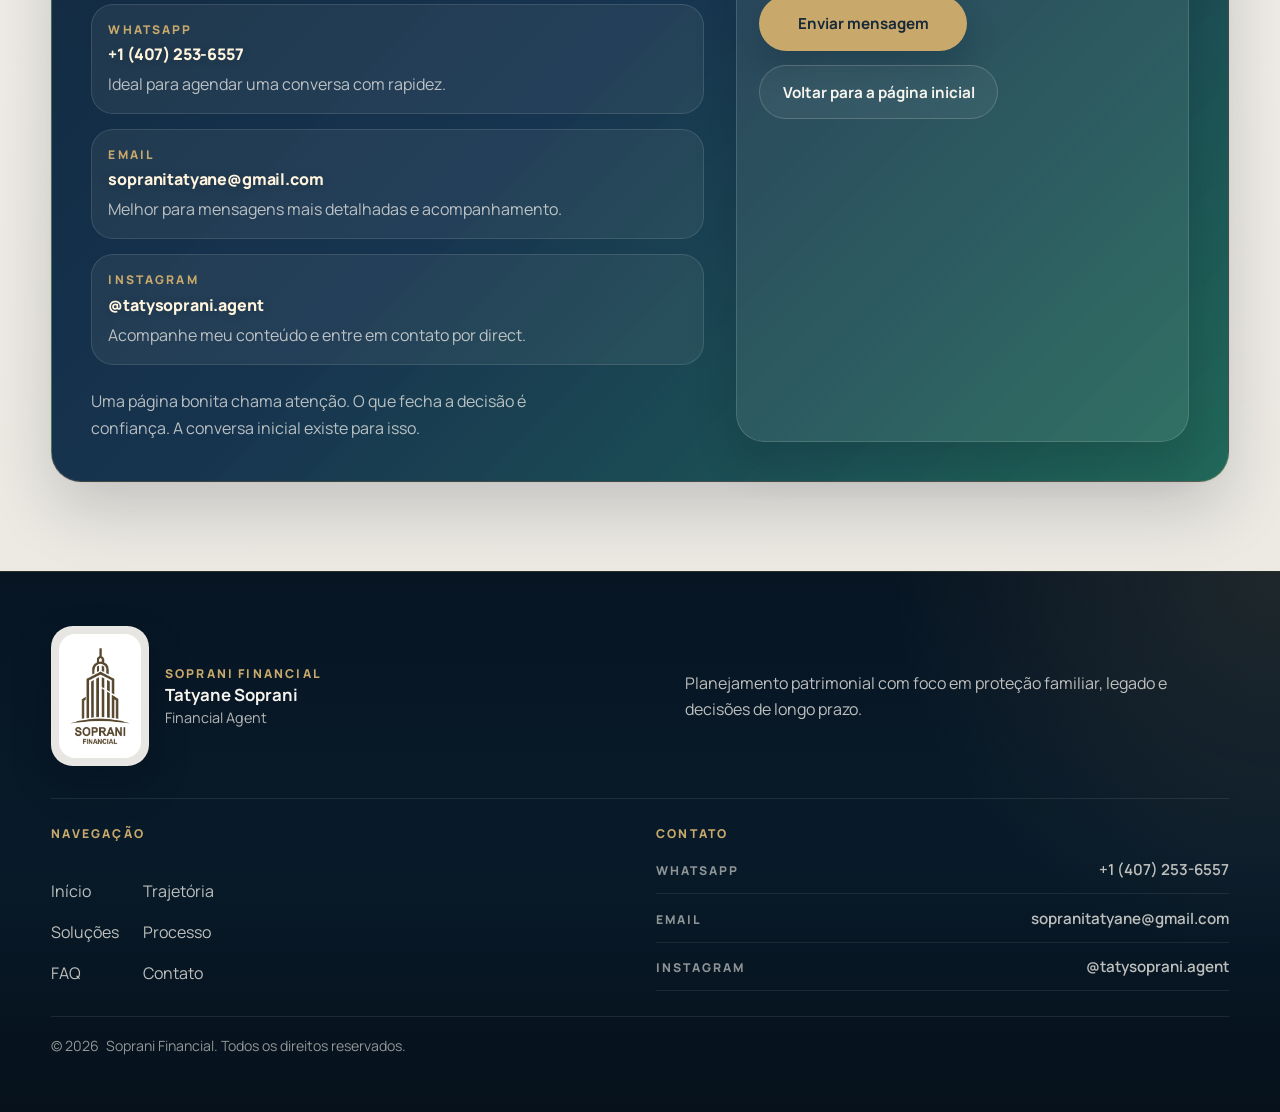
==== commit 7807ac35: "fixing_bugs" ====
--- a/trajetoria.html
+++ b/trajetoria.html
@@ -15,6 +15,18 @@
     <link
       href="https://fonts.googleapis.com/css2?family=Cormorant+Garamond:wght@500;600;700&family=Manrope:wght@400;500;600;700;800&display=swap"
       rel="stylesheet"
+    />
+    <link
+      rel="icon"
+      type="image/png"
+      href="assets/soprani-logo-dark.png"
+      media="(prefers-color-scheme: light)"
+    />
+    <link
+      rel="icon"
+      type="image/png"
+      href="assets/soprani-logo-light.png"
+      media="(prefers-color-scheme: dark)"
     />
     <link rel="stylesheet" href="styles.css" />
   </head>
@@ -47,7 +59,7 @@
           </span>
           <span class="brand-copy">
             <strong>Tatyane Soprani</strong>
-            <span data-i18n="brand.role">Agente Life Planner</span>
+            <span data-i18n="brand.role">Financial Agent</span>
           </span>
         </a>
 
@@ -556,7 +568,7 @@
             <span class="footer-brand-copy">
               <span class="footer-kicker">Soprani Financial</span>
               <strong>Tatyane Soprani</strong>
-              <span data-i18n="brand.role">Agente Life Planner</span>
+              <span data-i18n="brand.role">Financial Agent</span>
             </span>
           </a>
 
--- a/styles.css
+++ b/styles.css
@@ -1668,20 +1668,42 @@
     align-items: flex-start;
   }
 
-  .site-controls,
-  .site-actions {
+  .site-controls {
     display: grid;
     gap: 0.9rem;
     width: 100%;
   }
 
+  .site-actions {
+    display: grid;
+    grid-template-columns: minmax(0, 1fr) auto;
+    align-items: center;
+    gap: 0.75rem;
+    width: 100%;
+  }
+
   .site-nav {
     flex-wrap: wrap;
     gap: 0.85rem 1rem;
   }
 
+  .language-switcher {
+    order: 2;
+    justify-self: end;
+  }
+
+  .lang-button {
+    min-width: 2.65rem;
+    padding: 0.52rem 0.68rem;
+  }
+
   .header-cta {
-    width: 100%;
+    order: 1;
+    width: auto;
+    min-height: 3rem;
+    padding-inline: 1rem;
+    white-space: normal;
+    text-align: center;
   }
 
   .footer-logo-card {
@@ -1709,9 +1731,7 @@
   }
 
   .floating-top-button {
-    right: 0.85rem;
-    bottom: 0.85rem;
-    width: calc(100% - 1.7rem);
+    display: none;
   }
 
   .hero-cta-frame {
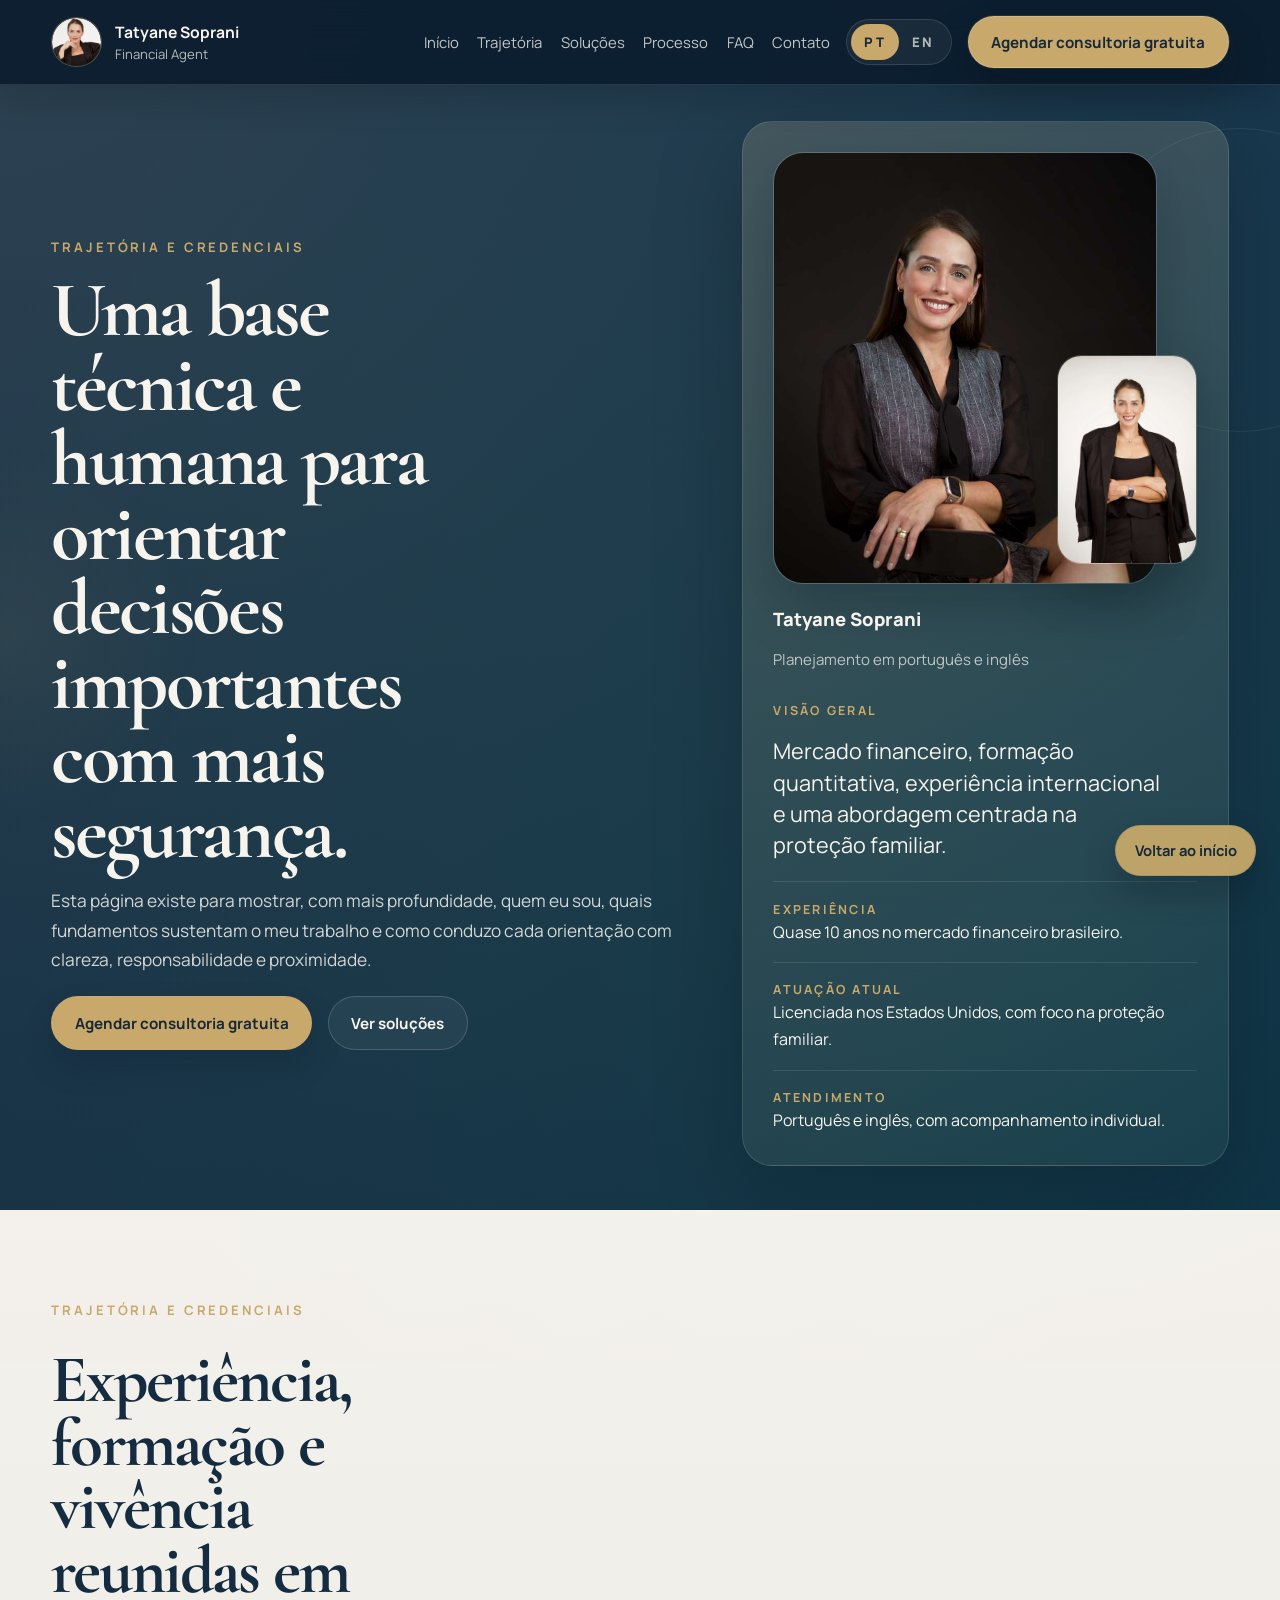
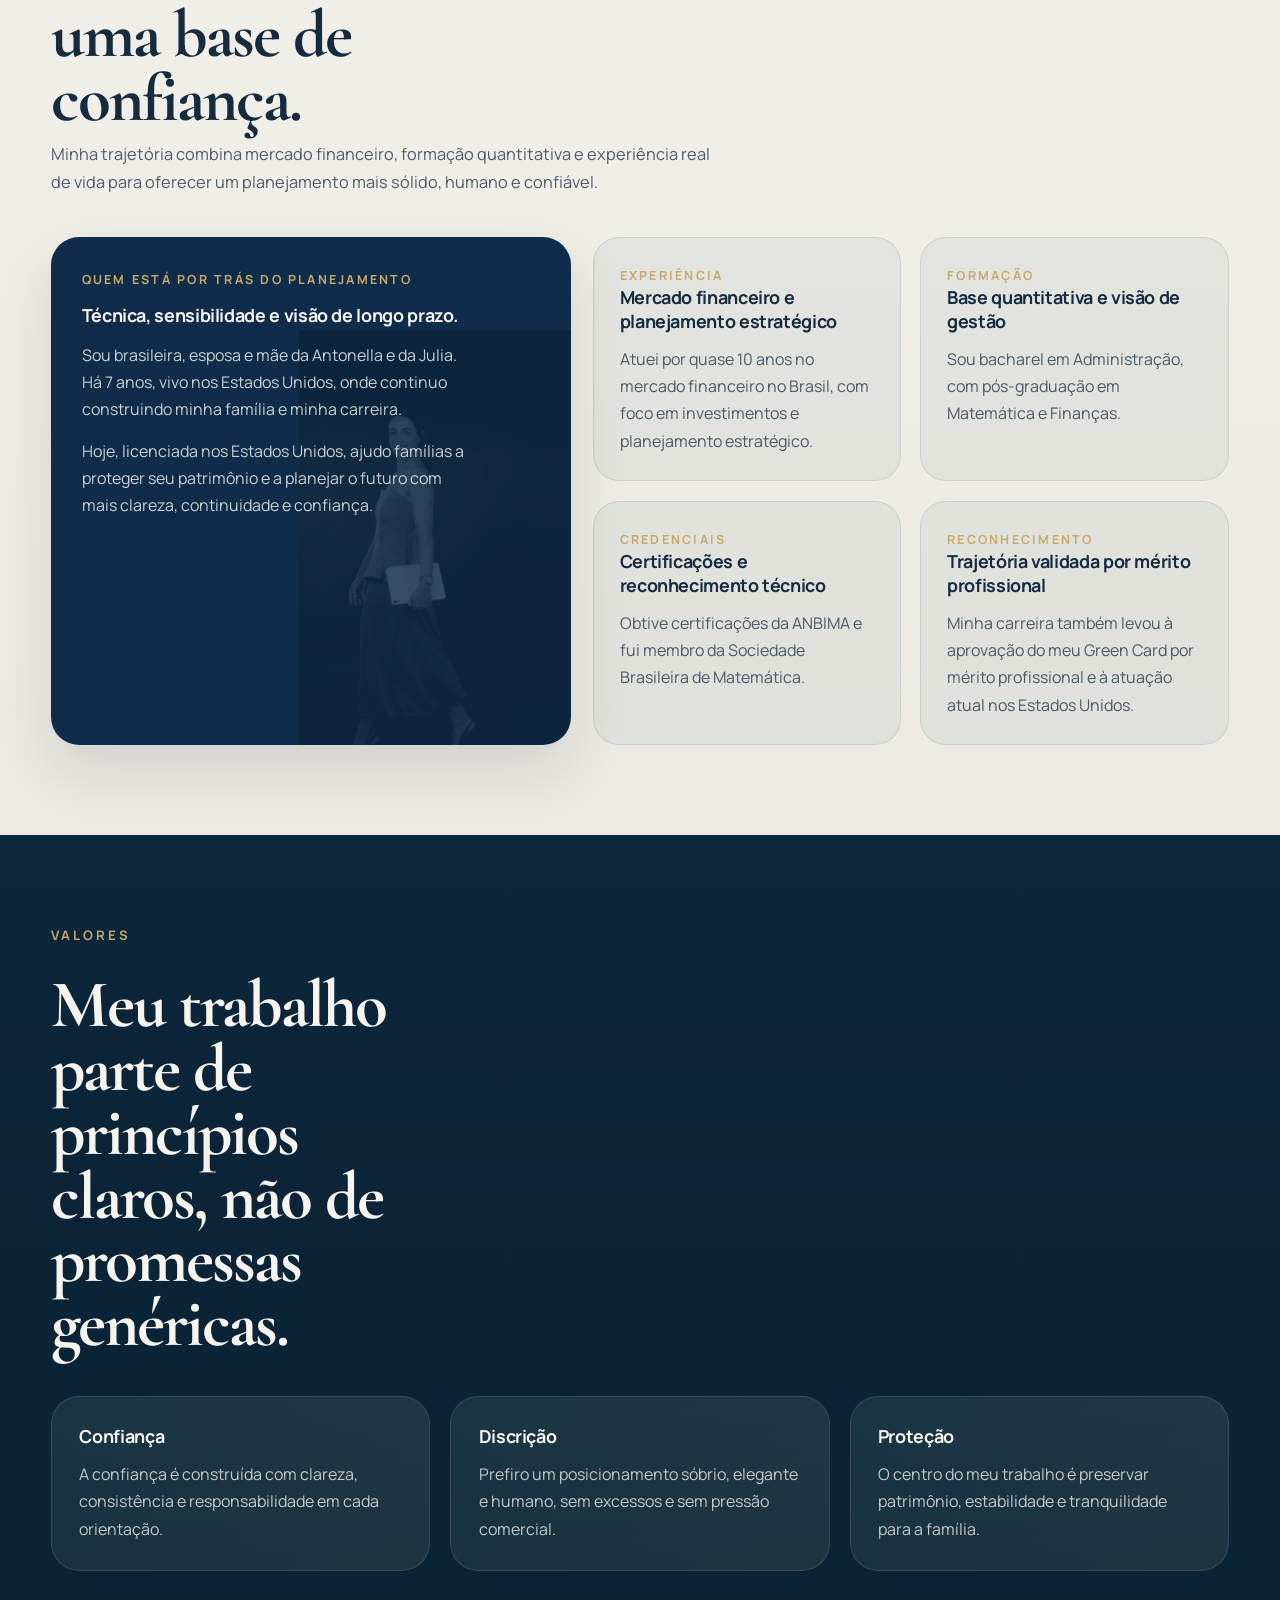
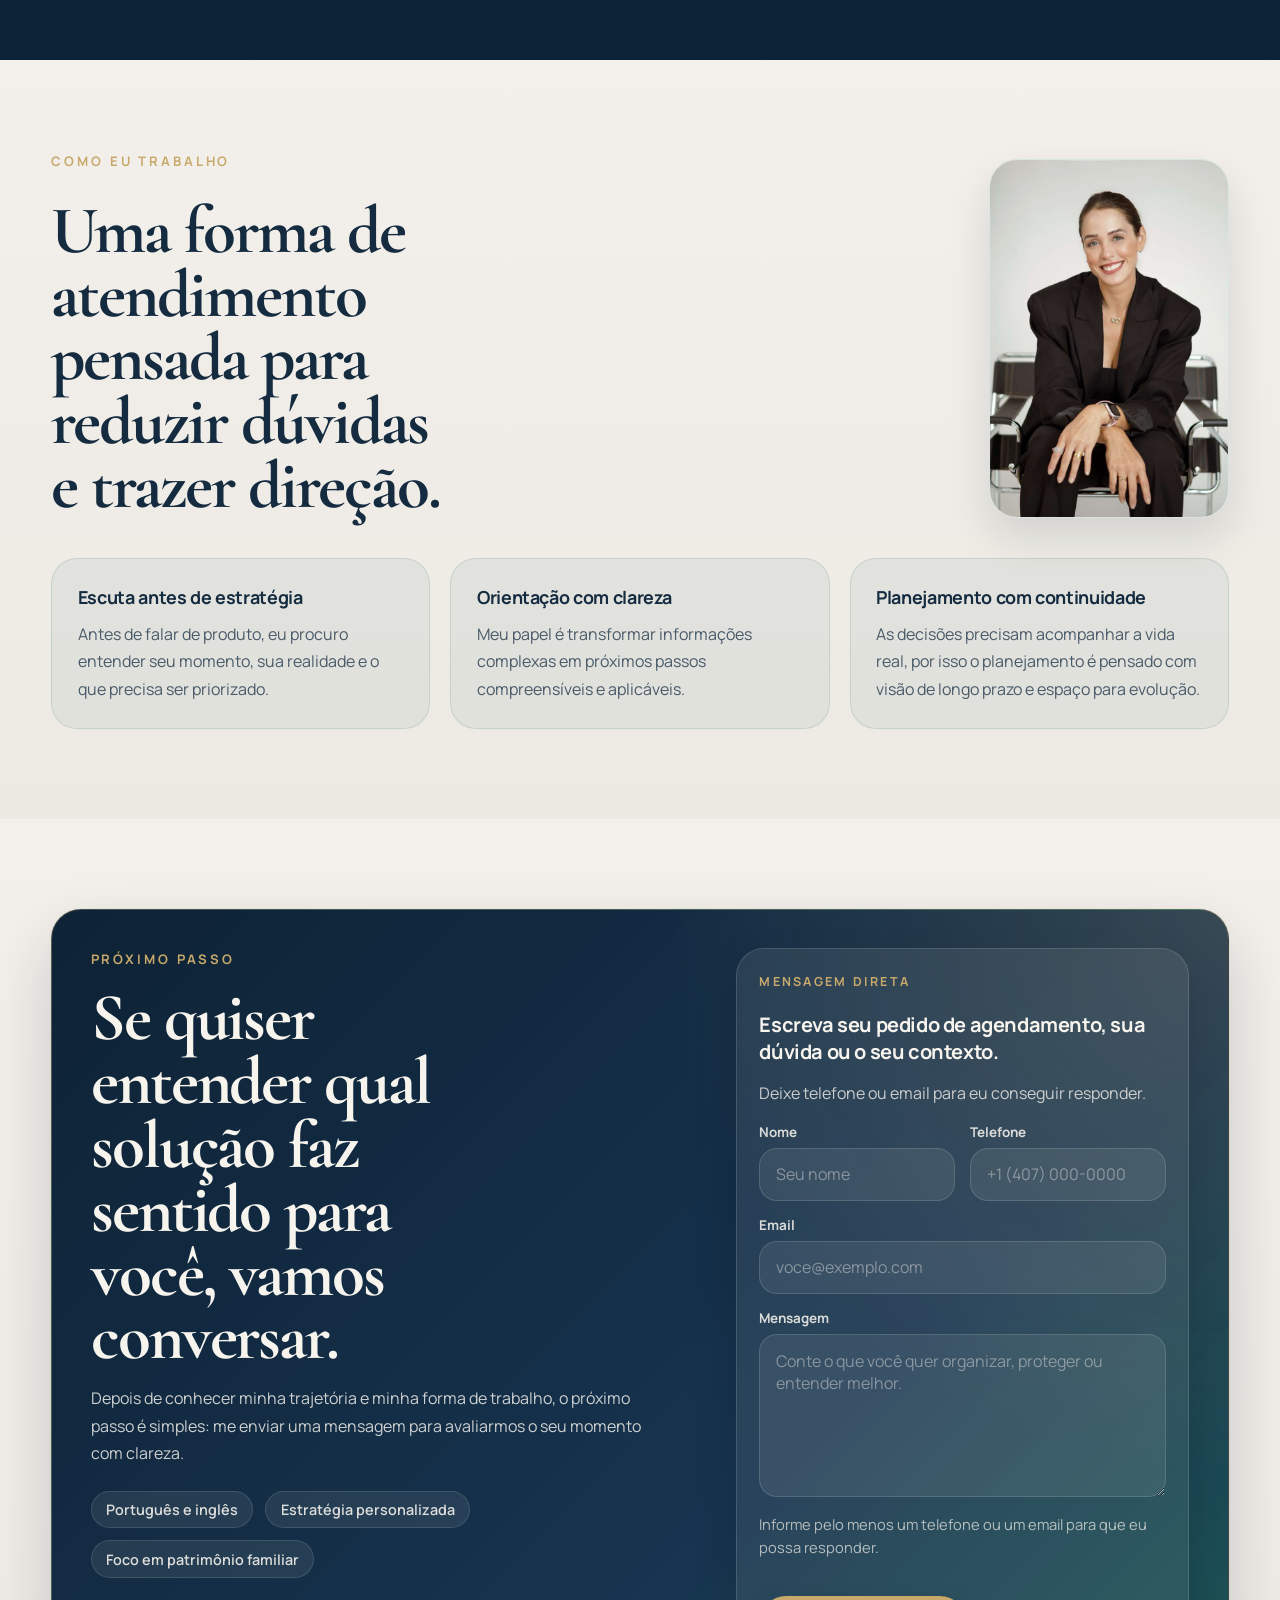
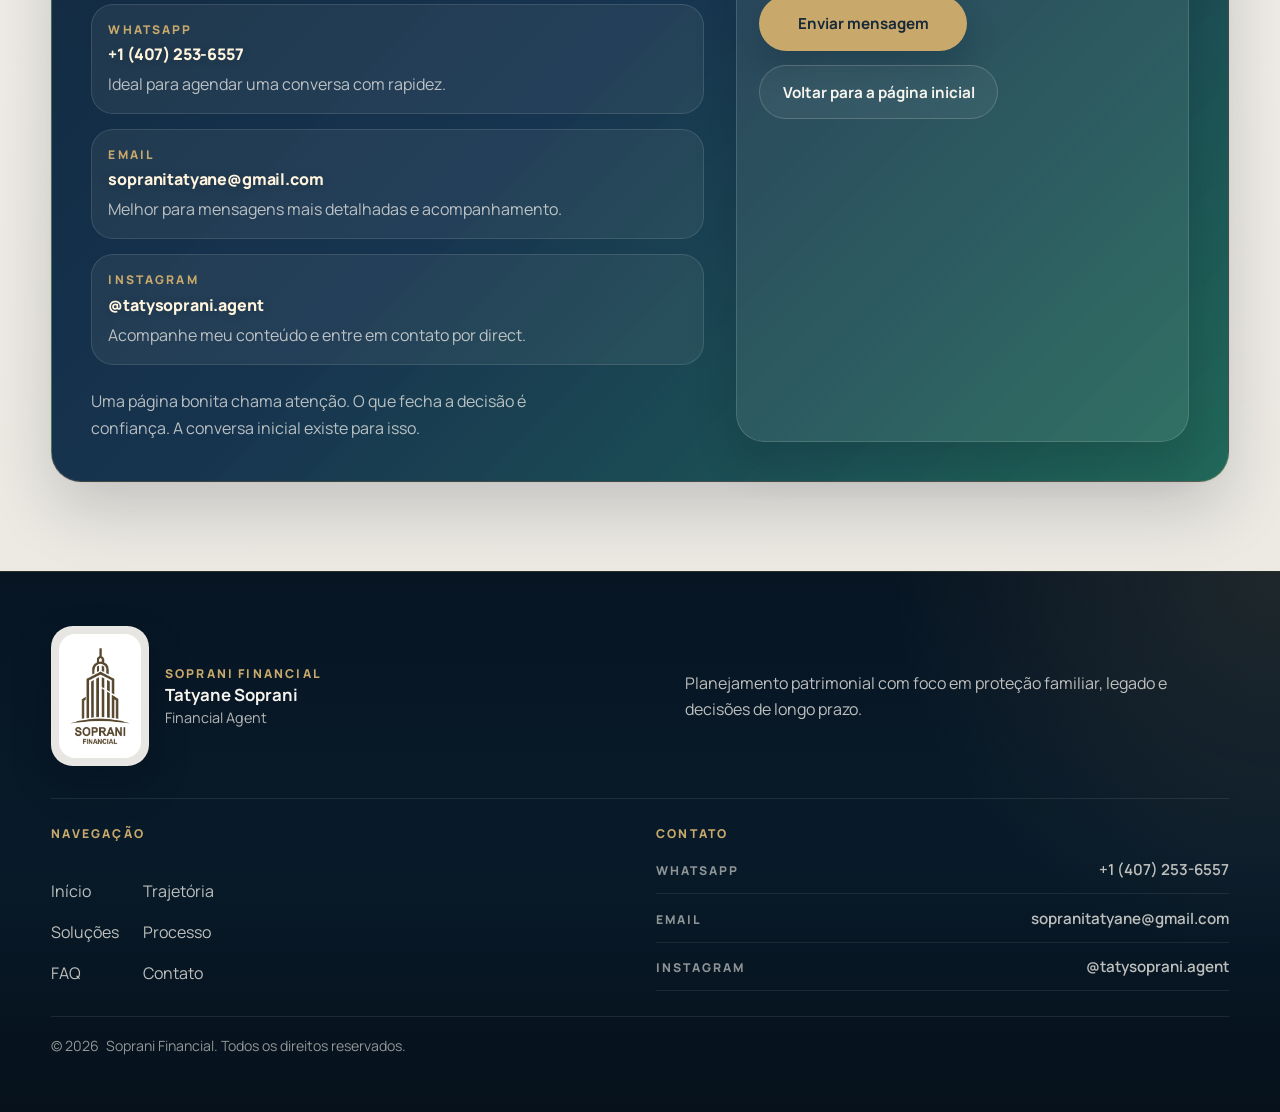
==== commit 75105b1d: "changes_uppercase_picture_description_buttontext" ====
--- a/trajetoria.html
+++ b/trajetoria.html
@@ -51,8 +51,8 @@
           <span class="brand-mark">
             <img
               class="brand-mark-image"
-              src="assets/soprani-logo-dark.png"
-              alt="Logo Soprani Financial"
+              src="assets/headshot.png"
+              alt="Retrato de Tatyane Soprani"
               data-i18n="brand.logoAlt"
               data-i18n-attr="alt"
             />
@@ -109,7 +109,7 @@
               target="_blank"
               rel="noreferrer"
               data-i18n="header.cta"
-              >Agendar uma conversa</a
+              >Agendar consultoria gratuita</a
             >
           </div>
         </div>
@@ -136,7 +136,7 @@
                 target="_blank"
                 rel="noreferrer"
                 data-i18n="about.hero.ctaPrimary"
-                >Agendar uma conversa</a
+                >Agendar consultoria gratuita</a
               >
               <a class="button button-secondary" href="index.html#solucoes" data-i18n="about.hero.ctaSecondary"
                 >Ver soluções</a
--- a/styles.css
+++ b/styles.css
@@ -179,8 +179,8 @@
   display: inline-flex;
   align-items: center;
   justify-content: center;
-  width: 2.8rem;
-  height: 2.8rem;
+  width: 3.15rem;
+  height: 3.15rem;
   border-radius: 999px;
   border: 1px solid var(--line);
   background: rgba(200, 169, 107, 0.08);
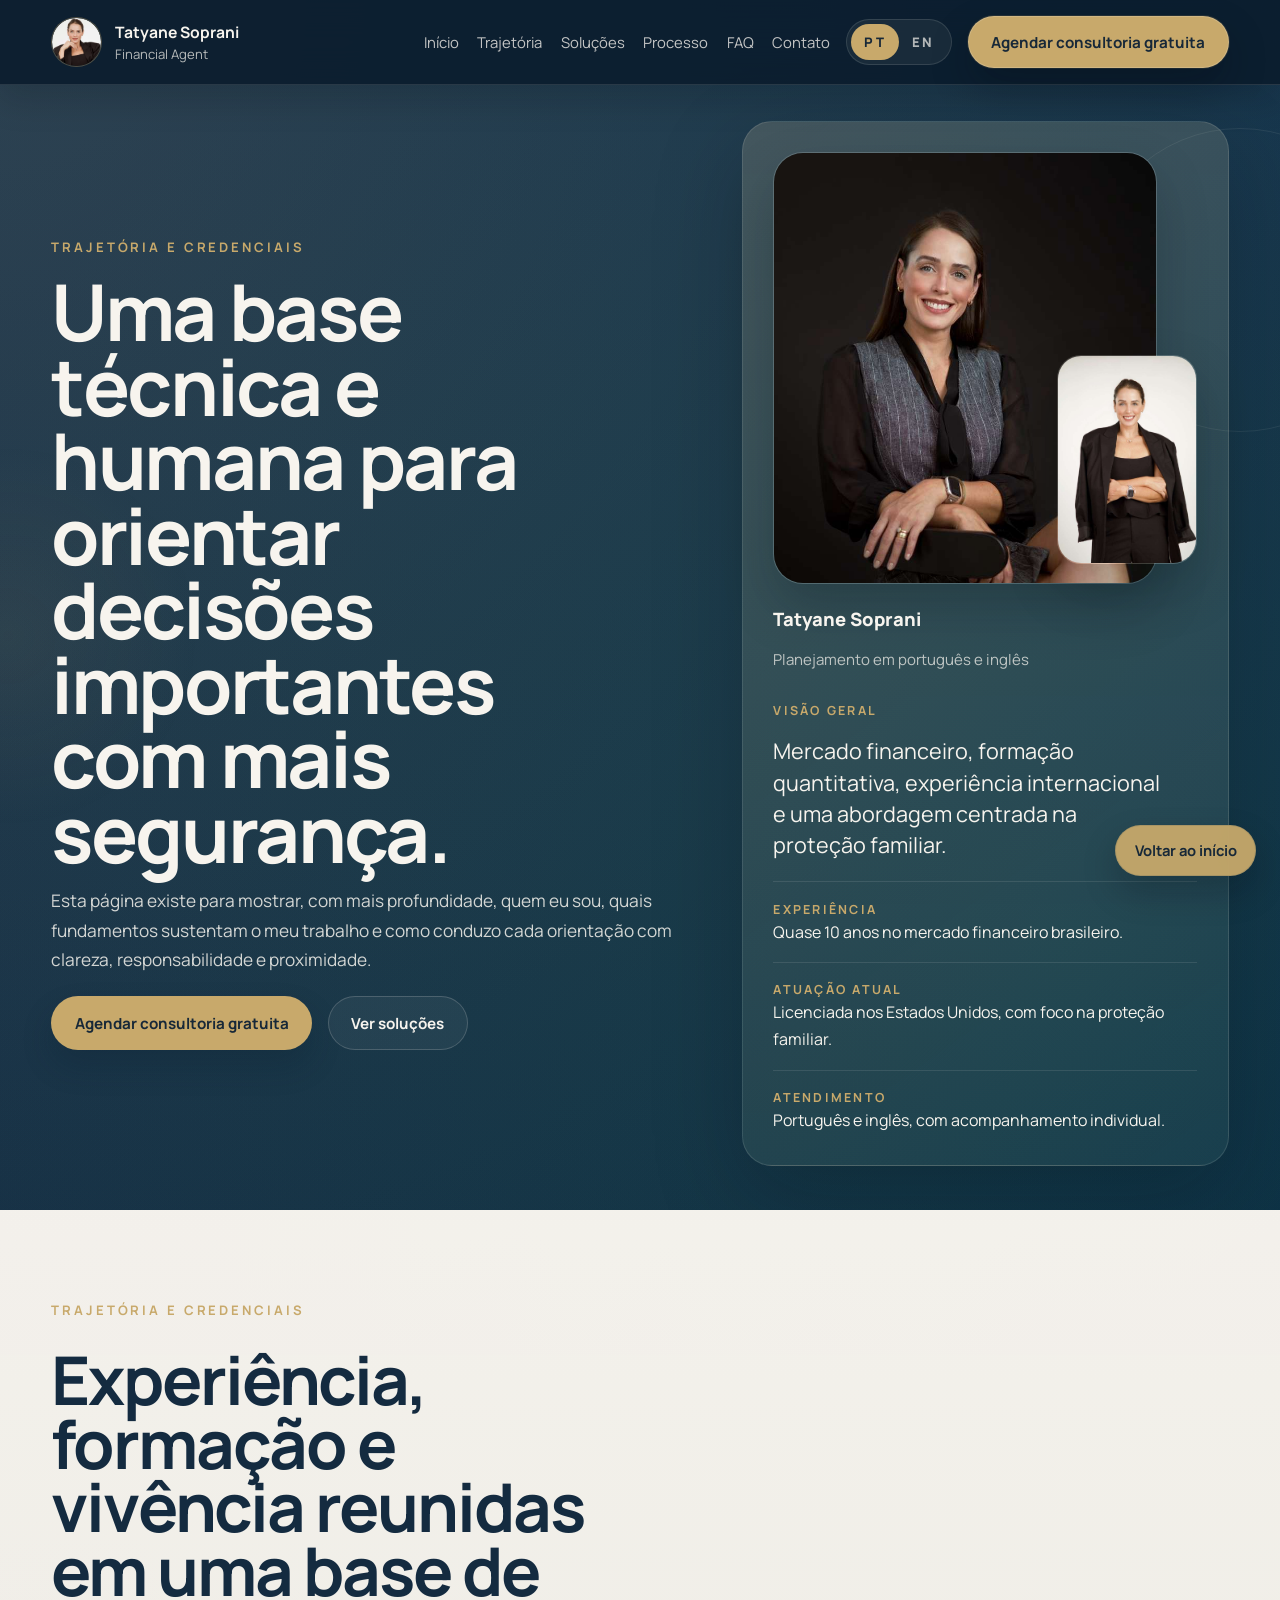
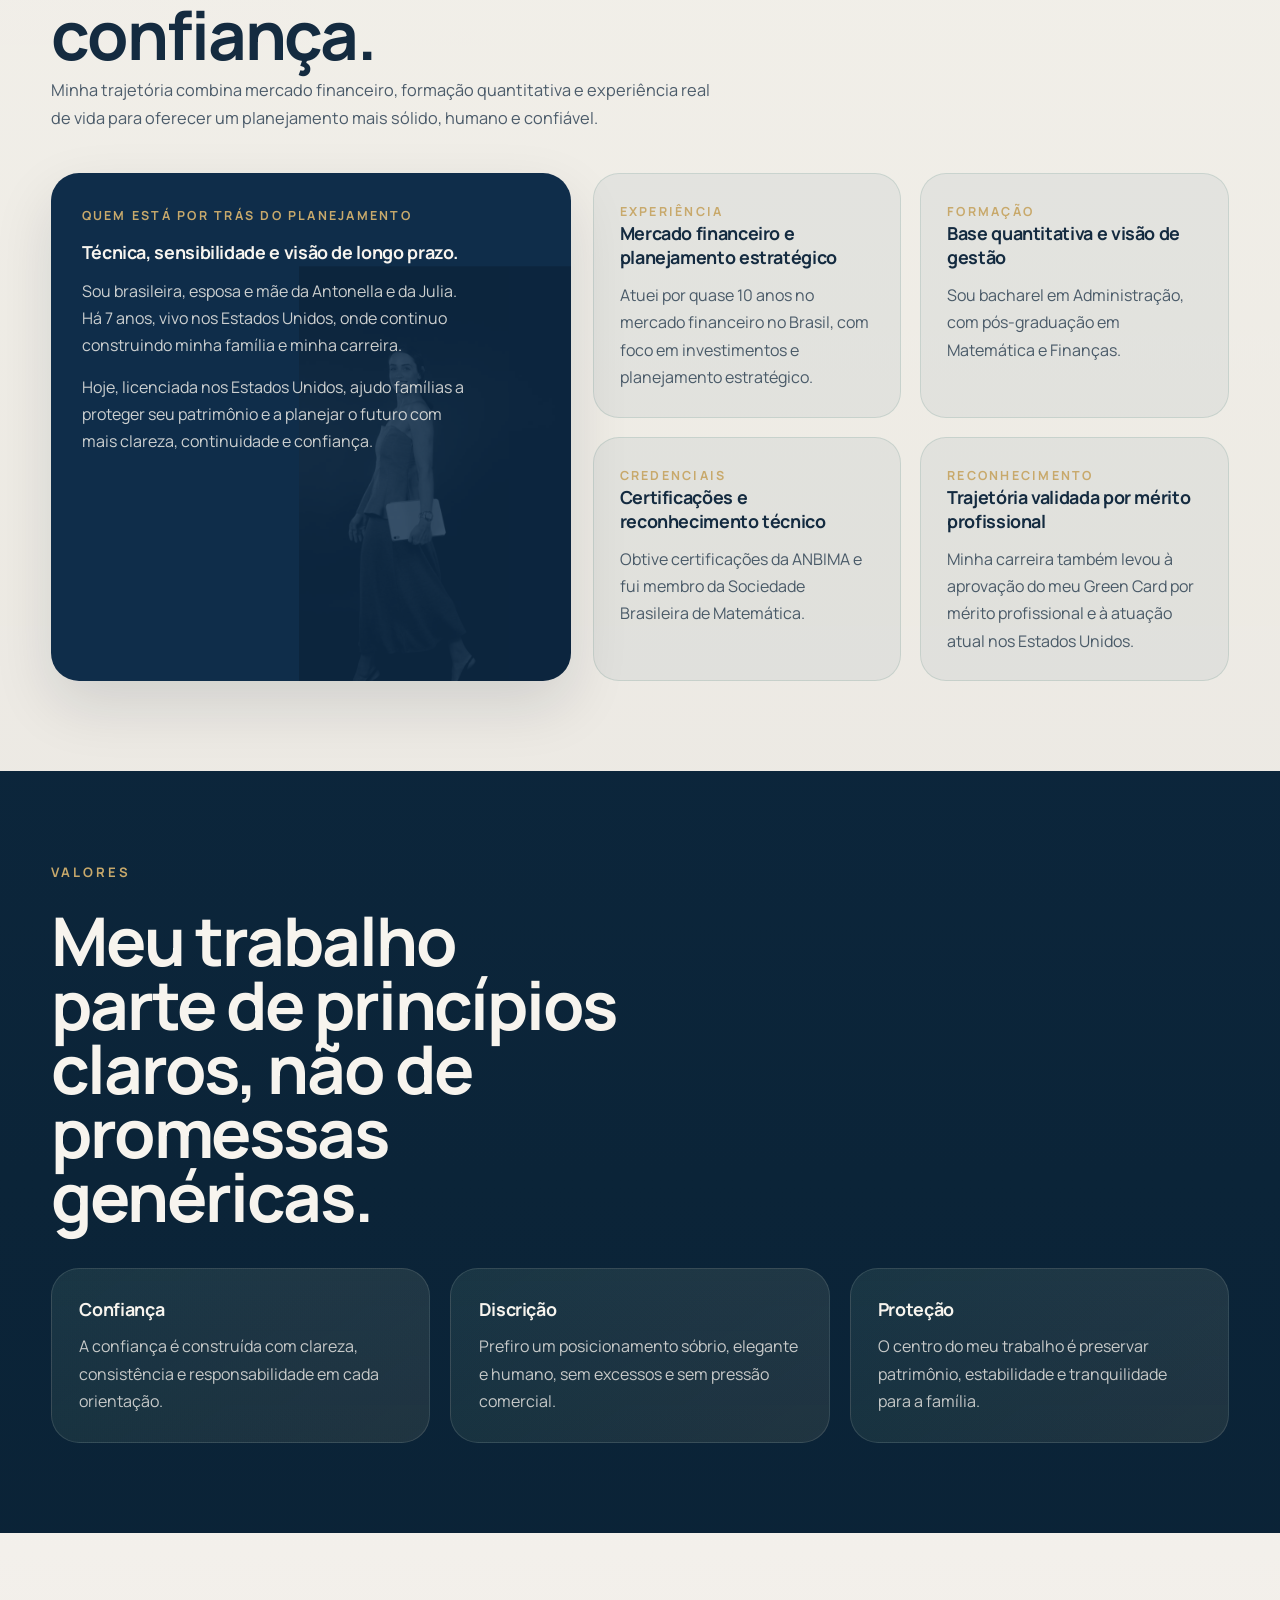
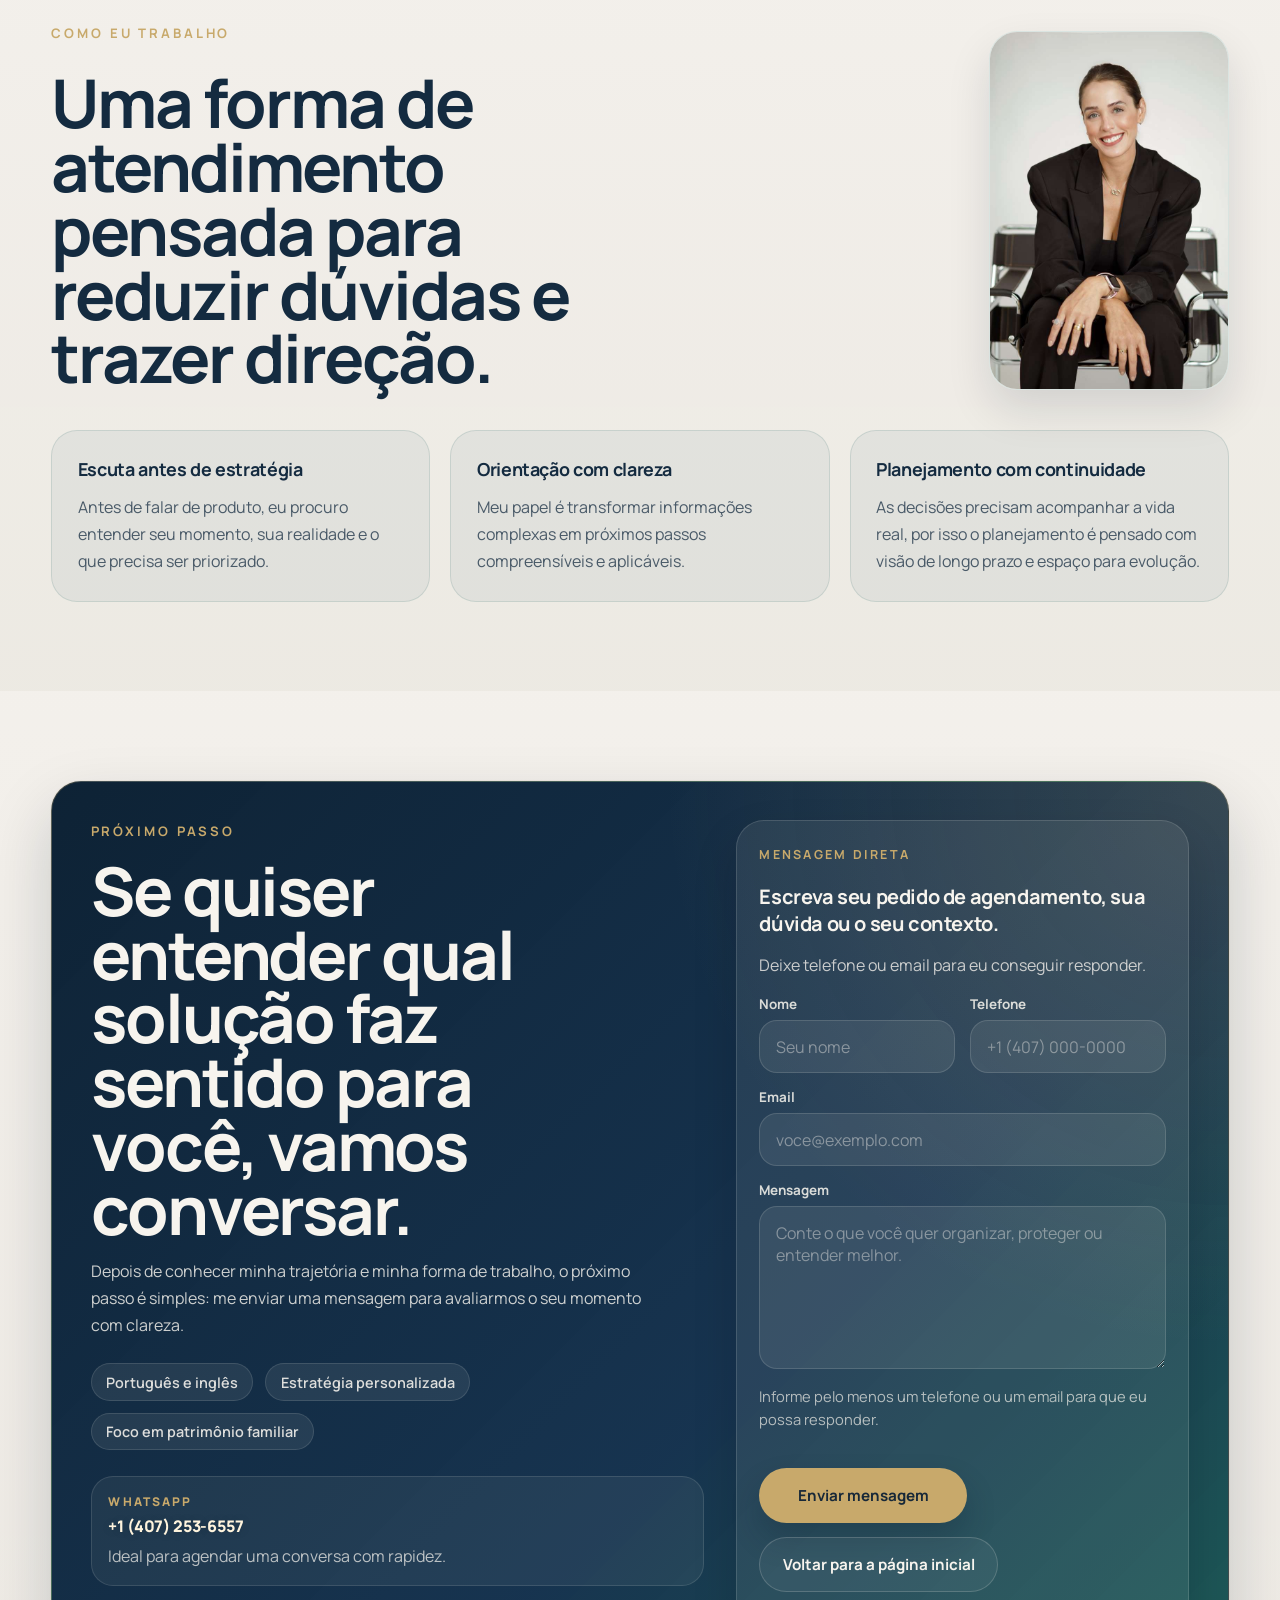
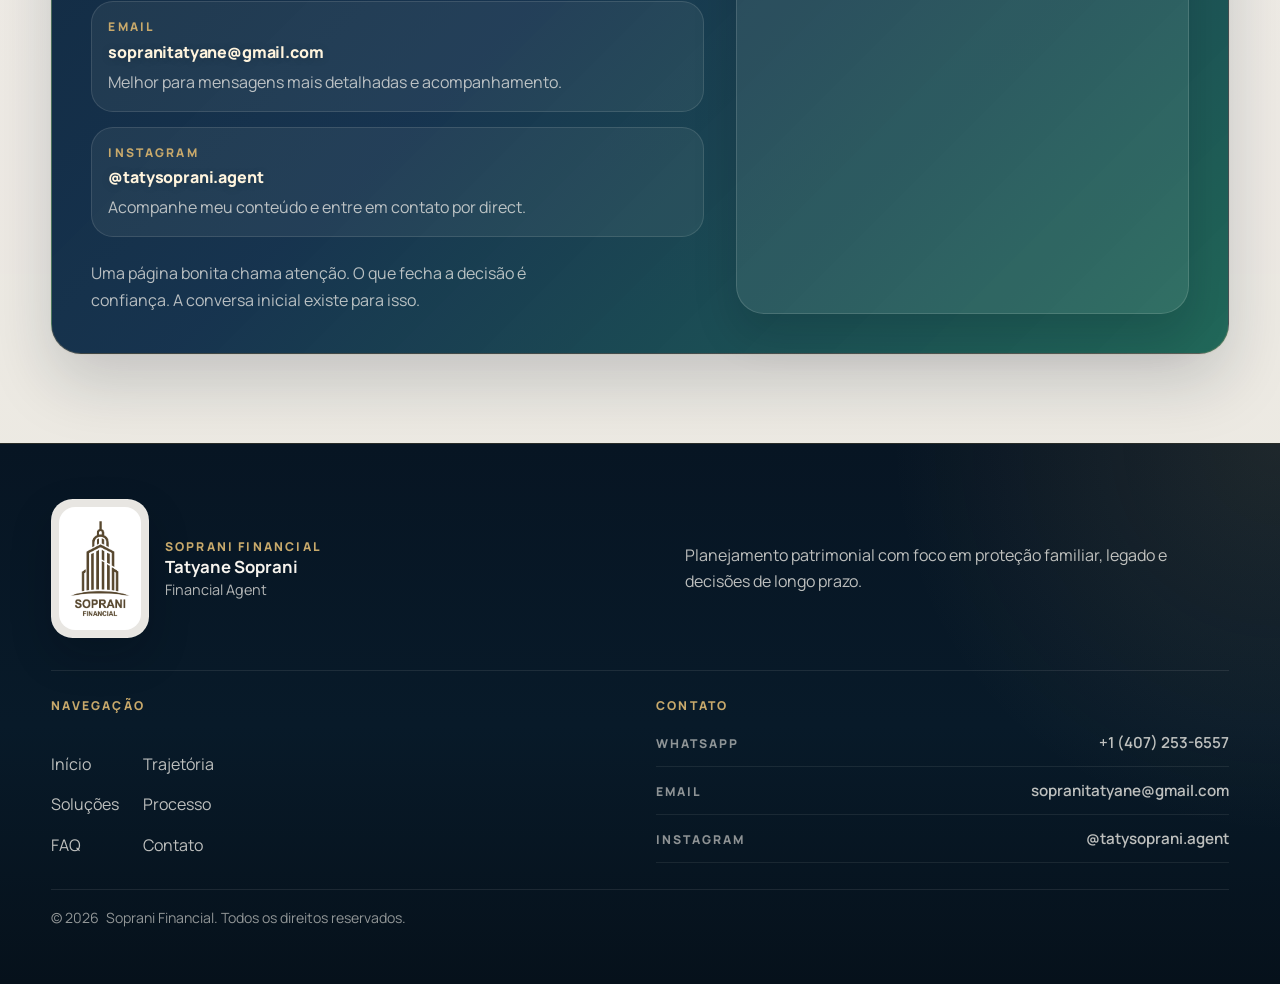
==== commit fc1b5057: "unify_font" ====
--- a/trajetoria.html
+++ b/trajetoria.html
@@ -13,7 +13,7 @@
     <link rel="preconnect" href="https://fonts.googleapis.com" />
     <link rel="preconnect" href="https://fonts.gstatic.com" crossorigin />
     <link
-      href="https://fonts.googleapis.com/css2?family=Cormorant+Garamond:wght@500;600;700&family=Manrope:wght@400;500;600;700;800&display=swap"
+      href="https://fonts.googleapis.com/css2?family=Manrope:wght@400;500;600;700;800&display=swap"
       rel="stylesheet"
     />
     <link
--- a/styles.css
+++ b/styles.css
@@ -8,6 +8,8 @@
   --line: rgba(200, 169, 107, 0.28);
   --mist: rgba(247, 244, 238, 0.08);
   --shadow: 0 30px 90px rgba(4, 11, 18, 0.22);
+  --font-sans: "Manrope", sans-serif;
+  --font-display: "Manrope", sans-serif;
 }
 
 *,
@@ -18,12 +20,14 @@
 
 html {
   scroll-behavior: smooth;
+  -webkit-text-size-adjust: 100%;
+  text-size-adjust: 100%;
 }
 
 body {
   margin: 0;
   min-height: 100vh;
-  font-family: "Manrope", sans-serif;
+  font-family: var(--font-sans);
   color: var(--ivory);
   background:
     radial-gradient(circle at top left, rgba(200, 169, 107, 0.16), transparent 30%),
@@ -43,6 +47,13 @@
 
 button {
   font: inherit;
+}
+
+input,
+textarea,
+select {
+  font: inherit;
+  font-family: var(--font-sans);
 }
 
 .floating-back-button,
@@ -310,7 +321,7 @@
 
 h1,
 h2 {
-  font-family: "Cormorant Garamond", serif;
+  font-family: var(--font-display);
   line-height: 0.95;
   letter-spacing: -0.03em;
 }
@@ -614,7 +625,7 @@
   right: 1.5rem;
   bottom: 0.75rem;
   color: rgba(247, 244, 238, 0.05);
-  font-family: "Cormorant Garamond", serif;
+  font-family: var(--font-display);
   font-size: clamp(4rem, 12vw, 7rem);
   line-height: 1;
 }
@@ -825,7 +836,7 @@
 
 .solution-name {
   margin-top: 0.9rem;
-  font-family: "Cormorant Garamond", serif;
+  font-family: var(--font-display);
   font-size: clamp(2rem, 3vw, 2.8rem);
   line-height: 0.98;
 }
